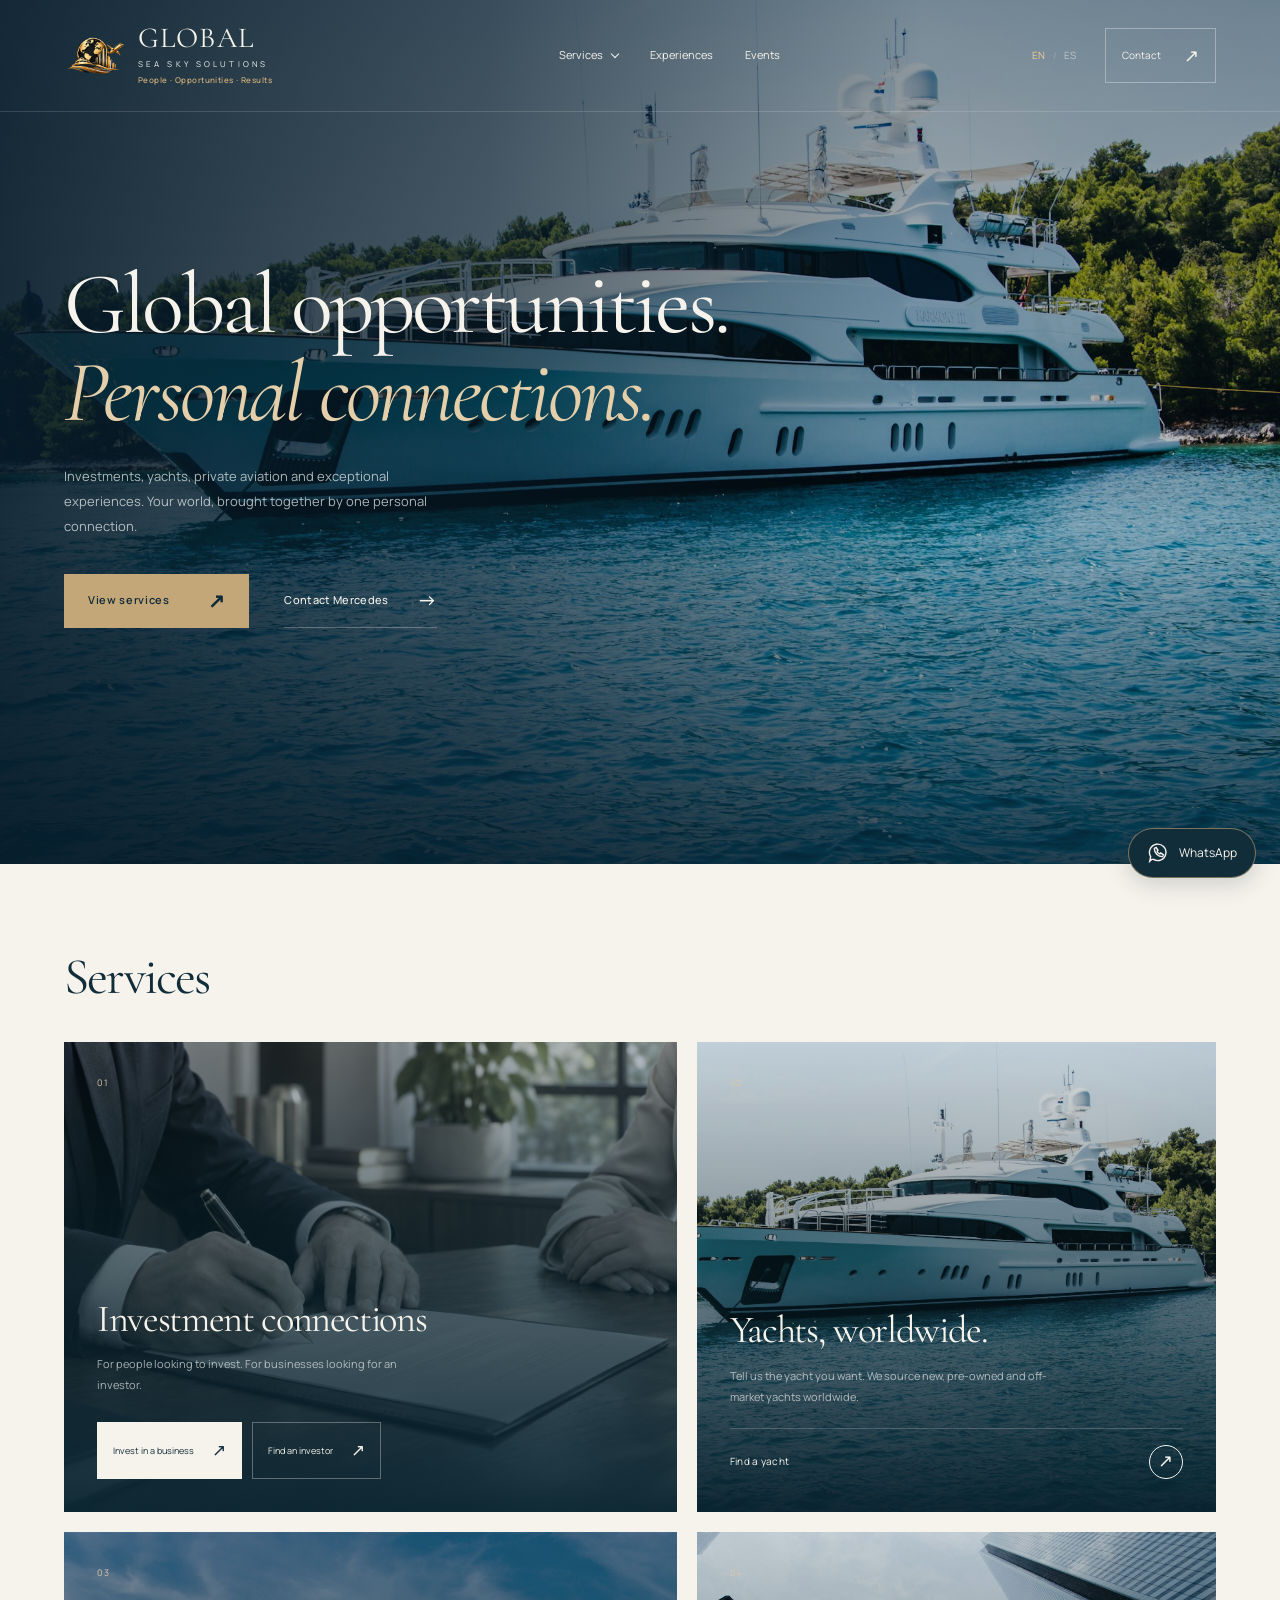
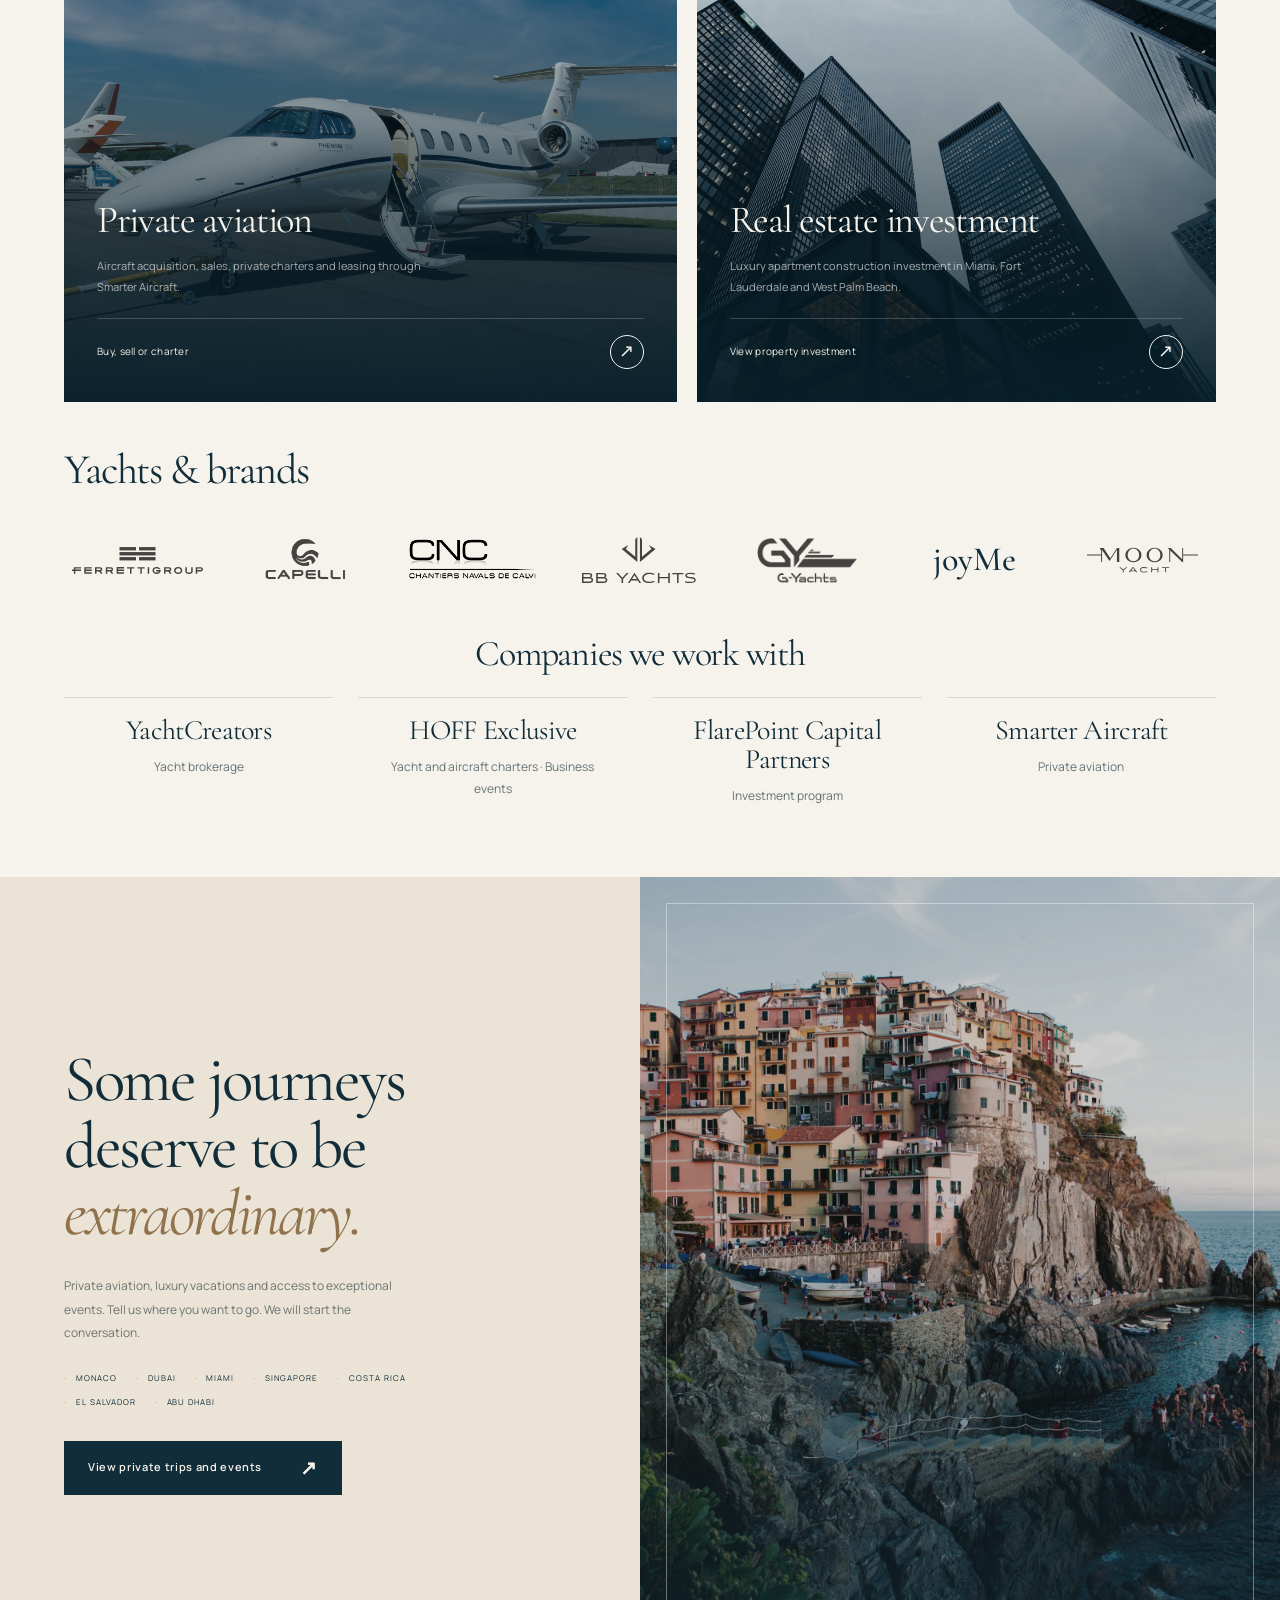
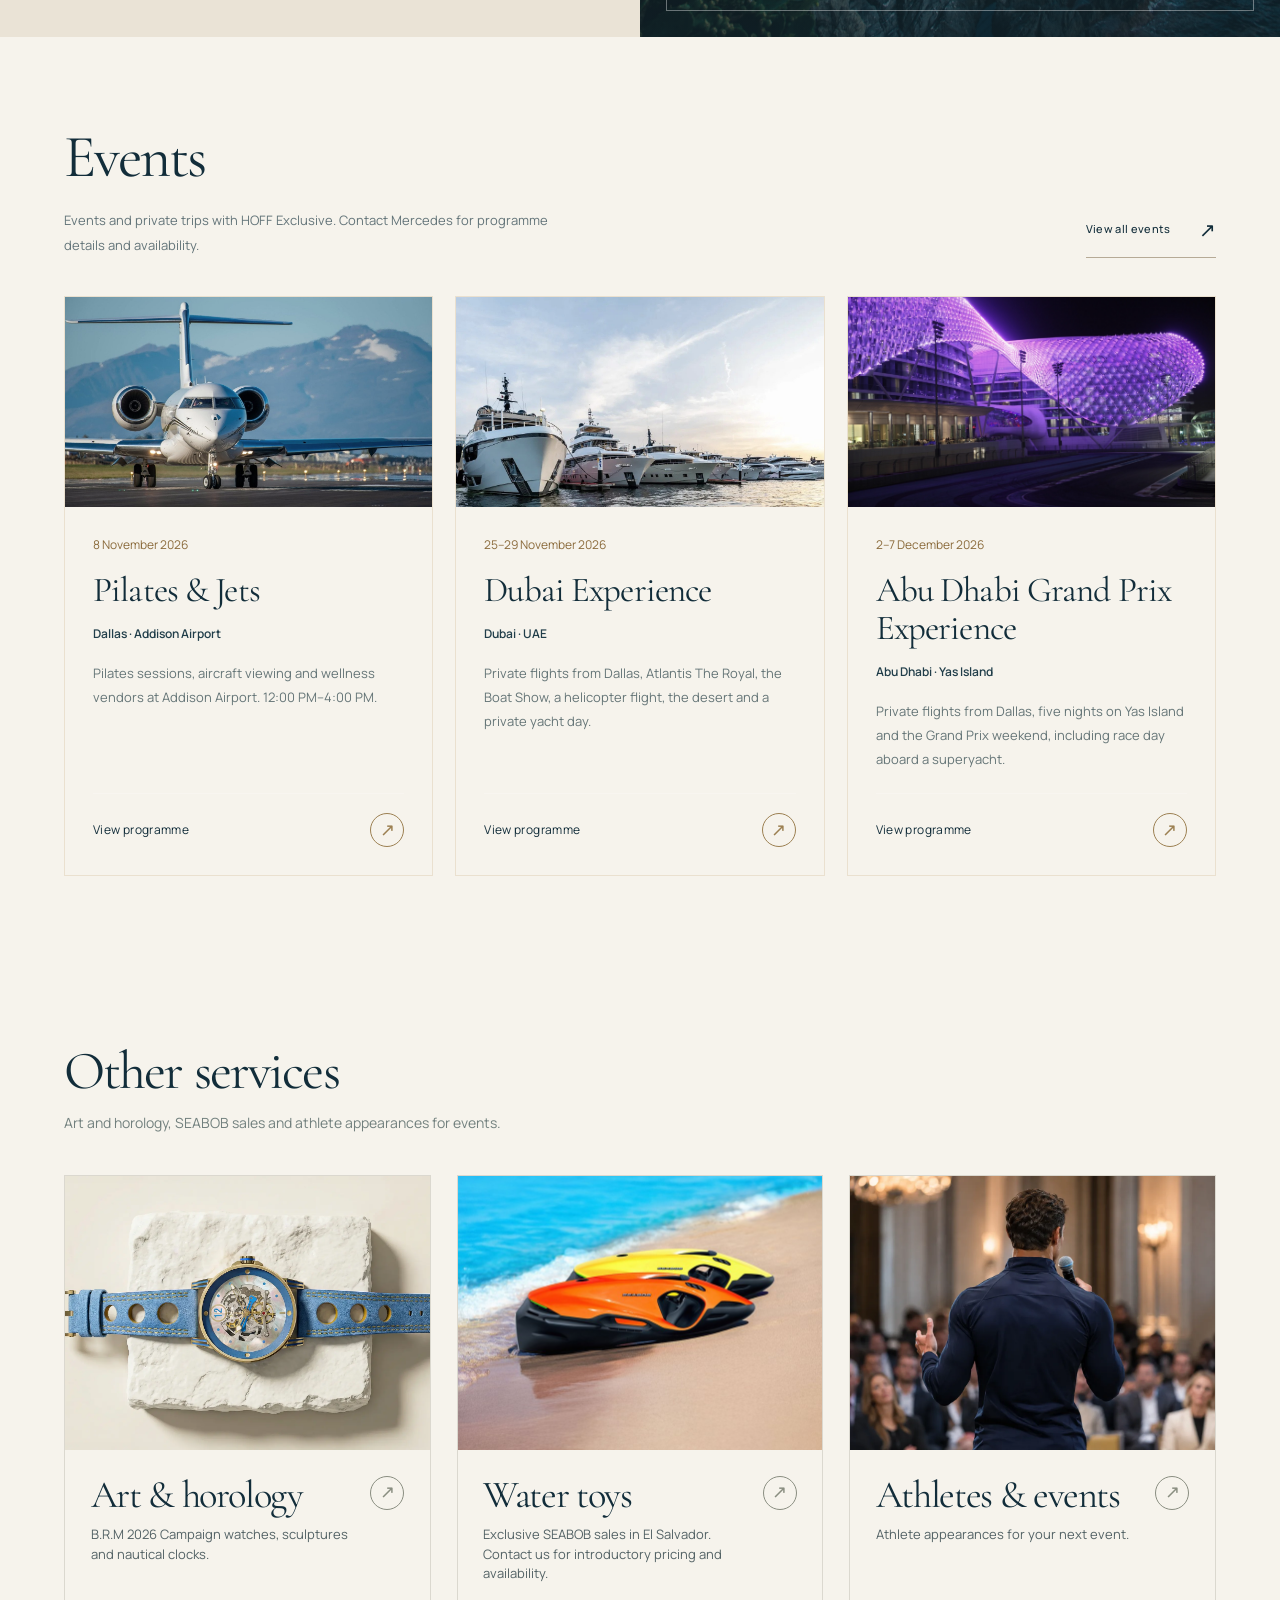
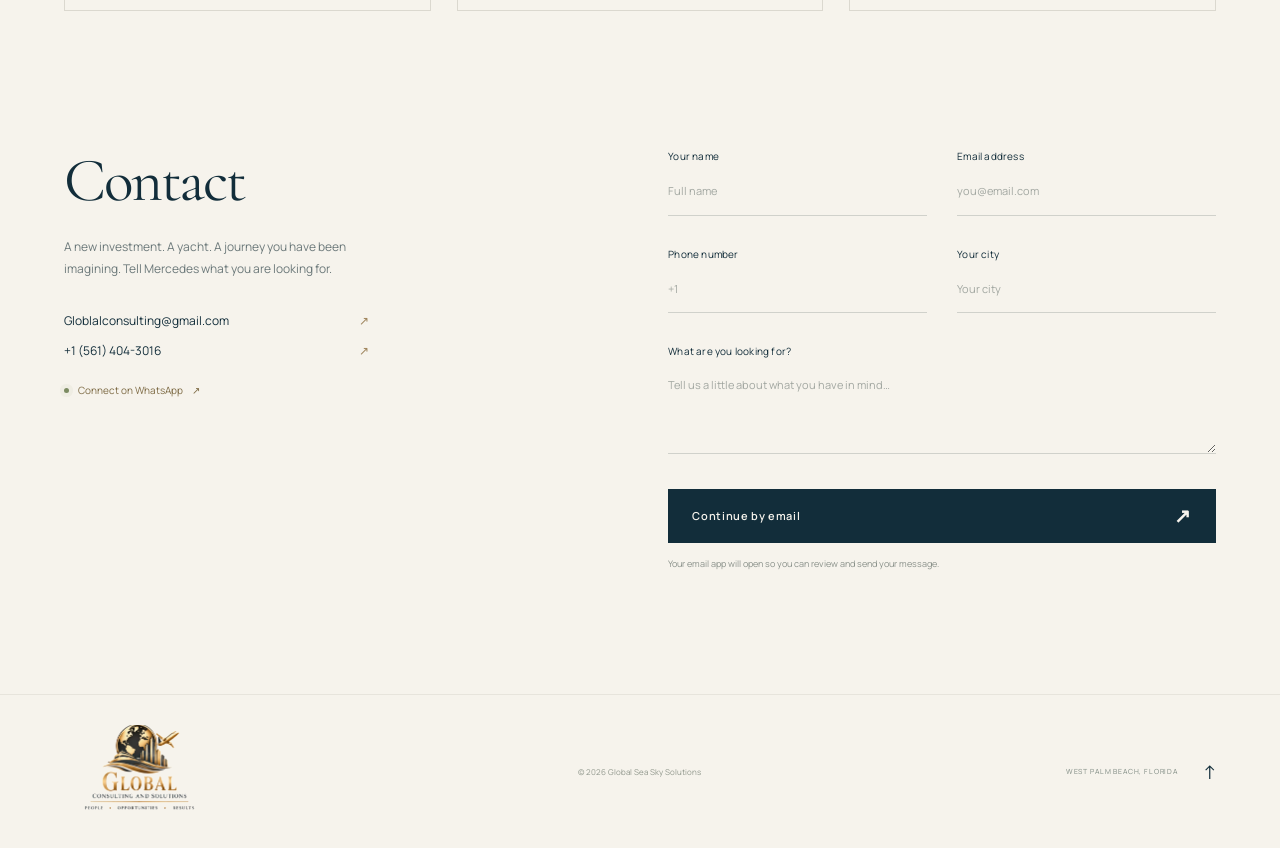
==== index.html @ 25cbc13c "Publish Global Sea Sky Solutions website" ====
<!doctype html>
<html lang="en">
<head>
  <meta charset="UTF-8">
  <meta name="viewport" content="width=device-width, initial-scale=1">
  <meta name="theme-color" content="#122d3a">
  <meta name="description" content="Global Sea Sky Solutions connects your ambitions with investment opportunities, yachts, private aviation and exceptional journeys. Based in West Palm Beach, Florida.">
  <title>Global Sea Sky Solutions — A Personal Connection to a Wider World</title>
  <link rel="icon" type="image/png" href="/global-symbol-gold.png">
  <link rel="preload" as="image" href="/yacht.jpg">
  <link rel="stylesheet" href="/fonts.css">
  <link rel="stylesheet" href="/styles.css?v=20261112-4">
  <script src="/app.js?v=20261112-6" defer></script>
</head>
<body>
<a class="skip-link" href="#main" data-i18n="skip">Skip to content</a>
<header class="header" id="header">
  <a class="wordmark" href="/" aria-label="Global Sea Sky Solutions home">
    <img class="brand-symbol" src="/global-symbol-gold.png" alt="" aria-hidden="true" width="62" height="52" decoding="async">
    <span class="brand-lockup">GLOBAL<small>SEA SKY SOLUTIONS</small><span class="brand-tagline">People · Opportunities · Results</span></span>
  </a>
  <nav class="desktop-nav" aria-label="Main navigation"><details class="services-menu"><summary data-i18n="navExpertise">Services</summary><div class="services-dropdown"><a href="/services/investments/" data-i18n="menu_invest">Investment connections</a><a href="/services/yachts/" data-i18n="menu_yachts">Yacht sales</a><a href="/services/private-aviation/" data-i18n="menu_aviation">Private aviation</a><a href="/services/real-estate/" data-i18n="menu_realestate">Real estate investment</a><a href="/services/private-travel/" data-i18n="menu_experiences">Private travel and events</a><a href="/services/art-horology/" data-i18n="menu_art">Art and horology</a><a href="/services/seabob/" data-i18n="menu_watertoys">SEABOB sales</a><a href="/services/athletes/" data-i18n="menu_athletes">Athletes for events</a><a class="all-services" href="/services/" data-i18n="allServices">All services</a></div></details><a href="/services/private-travel/" data-i18n="navExperiences">Experiences</a><a href="/events/" data-i18n="navEvents">Events</a></nav>
  <div class="header-actions">
    <div class="language" aria-label="Language"><button class="active" data-lang="en" aria-pressed="true">EN</button><span>/</span><button data-lang="es" aria-pressed="false">ES</button></div>
    <a class="header-contact" href="/contact/"><span data-i18n="navContact">Contact</span><span aria-hidden="true">↗</span></a>
    <button class="menu-toggle" id="menu-toggle" aria-expanded="false" aria-controls="mobile-nav" aria-label="Open menu"><span></span><span></span></button>
  </div>
</header>
<nav class="mobile-nav" id="mobile-nav" aria-label="Mobile navigation" hidden><a href="/services/" data-i18n="navExpertise">Services</a><a href="/events/" data-i18n="navEvents">Events</a><a href="/contact/" data-i18n="navContact">Contact</a></nav>
<main id="main">
  <section class="hero" id="home" aria-labelledby="hero-title">
    <div class="hero-photo" aria-hidden="true"></div><div class="hero-shade" aria-hidden="true"></div>
    <div class="hero-content">
      <h1 id="hero-title"><span data-i18n="heroTitle">Global opportunities.</span><em data-i18n="heroItalic">Personal connections.</em></h1>
      <p class="hero-description" data-i18n="heroDescription">Investments, yachts, private aviation and exceptional experiences. Your world, brought together by one personal connection.</p>
      <div class="hero-buttons"><a class="button button-gold" href="#expertise"><span data-i18n="heroButton">View services</span><span aria-hidden="true">↗</span></a><a class="text-link light" href="/contact/"><span data-i18n="heroContact">Contact Mercedes</span><span aria-hidden="true">→</span></a></div>
    </div>
  </section>


  <section class="expertise section-wrap" id="expertise" aria-labelledby="expertise-title">
    <div class="section-heading reveal"><div><h2 id="expertise-title" data-i18n="expertiseTitle">Services</h2></div></div>
    <div class="service-grid">
      <article class="service-card investment-card reveal">
        <img src="/investment-signing.png" loading="lazy" width="1500" height="1001" alt="Illustrative photo of an agreement being signed" data-alt="investmentAlt">
        <div class="card-shade"></div><div class="service-content"><span class="card-index"><span class="card-number">01</span></span><h3><a href="/services/investments/" data-i18n="investmentsTitle">Investment connections</a></h3><p data-i18n="investmentsDescription">For people looking to invest. For businesses looking for an investor.</p><div class="investment-actions"><a href="/services/investments/?interest=invest" class="small-button"><span data-i18n="investAction">Invest in a business</span><span aria-hidden="true">↗</span></a><a href="/services/investments/?interest=capital" class="small-button outlined"><span data-i18n="capitalAction">Find an investor</span><span aria-hidden="true">↗</span></a></div></div>
      </article>
      <article class="service-card yacht-card reveal">
        <img src="/yacht.jpg" loading="lazy" width="2000" height="1333" alt="White motor yacht on Mediterranean waters" data-alt="yachtAlt"><div class="card-shade"></div><div class="service-content"><span class="card-index"><span class="card-number">02</span></span><h3 data-i18n="yachtsTitle">Yachts, worldwide.</h3><p data-i18n="yachtsDescription">Tell us the yacht you want. We source new, pre-owned and off-market yachts worldwide.</p><a class="card-link home-service-cta" href="/services/yachts/"><span data-i18n="yachtAction">Find a yacht</span><span aria-hidden="true" class="round-arrow">↗</span></a></div>
      </article>
      <article class="service-card aviation-card reveal" id="aircraft-card">
        <img src="/aviation.jpg" loading="lazy" width="1500" height="1000" alt="Private business aircraft on the runway" data-alt="aviationAlt"><div class="card-shade"></div><div class="service-content"><span class="card-index"><span class="card-number">03</span></span><h3 data-i18n="aviationTitle">Private aviation</h3><p data-i18n="aviationDescription">Aircraft acquisition, sales, private charters and leasing through Smarter Aircraft.</p><a class="card-link home-service-cta" href="/services/private-aviation/"><span data-i18n="aviationAction">Buy, sell or charter</span><span aria-hidden="true" class="round-arrow">↗</span></a></div>
      </article>
      <article class="service-card realestate-card reveal">
        <img src="/investment.jpg" loading="lazy" width="1800" height="1376" alt="Modern architecture reaching into the sky" data-alt="estateAlt"><div class="card-shade"></div><div class="service-content"><span class="card-index"><span class="card-number">04</span></span><h3 data-i18n="estateTitle">Real estate investment</h3><p data-i18n="estateDescription">Luxury apartment construction investment in Miami, Fort Lauderdale and West Palm Beach.</p><a class="card-link home-service-cta" href="/services/real-estate/"><span data-i18n="estateAction">View property investment</span><span aria-hidden="true" class="round-arrow">↗</span></a></div>
      </article>
    </div>
  </section>

<section class="brands-section section-wrap" id="yacht-brands" aria-labelledby="brands-title"><div class="brands-heading"><h2 id="brands-title" data-i18n="brandsTitle">Yachts &amp; brands</h2></div><div class="brand-grid"><button class="brand-tile featured" data-intent="brand-ferretti" aria-label="Ferretti Group"><img class="brand-logo dark" src="/ferretti.svg" loading="lazy" alt="Ferretti Group"></button><button class="brand-tile " data-intent="brand-capelli" aria-label="Capelli"><img class="brand-logo " src="/capelli.png" loading="lazy" alt="Capelli"></button><button class="brand-tile " data-intent="brand-cncalvi" aria-label="Chantiers Navals de Calvi"><img class="brand-logo " src="/cncalvi.png" loading="lazy" alt="Chantiers Navals de Calvi"></button><button class="brand-tile " data-intent="brand-bb" aria-label="BB Yachts"><img class="brand-logo " src="/bb.svg" loading="lazy" alt="BB Yachts"></button><button class="brand-tile " data-intent="brand-g-yachts" aria-label="G-Yachts"><img class="brand-logo " src="/g-yachts.png" loading="lazy" alt="G-Yachts"></button><button class="brand-tile " data-intent="brand-joyme" aria-label="joyMe"><span class="brand-name">joyMe</span></button><a class="brand-tile " href="/services/yachts/#moon70-sail" aria-label="Moon Yacht · Moon 70 Sail"><img class="brand-logo " src="/moon.svg" loading="lazy" alt="Moon Yacht"></a></div><div class="associations"><h2 data-i18n="associationsTitle">Companies we work with</h2><div class="association-grid"><article><h3>YachtCreators</h3><p data-i18n="yachtcreatorsRole">Yacht brokerage</p></article><article><h3>HOFF Exclusive</h3><p data-i18n="hoffRole">Yacht and aircraft charters · Business events</p></article><article><h3>FlarePoint Capital Partners</h3><p data-i18n="flarepointRole">Investment program</p></article><article><h3>Smarter Aircraft</h3><p data-i18n="smarterRole">Private aviation</p></article></div></div></section>

  <section class="experiences" id="experiences" aria-labelledby="experience-title">
    <div class="experience-copy reveal"><h2 id="experience-title" data-i18n="experienceTitle">Some journeys<br>deserve to be<br><em>extraordinary.</em></h2><p data-i18n="experienceDescription">Private aviation, luxury vacations and access to exceptional events. Tell us where you want to go. We will start the conversation.</p><div class="destination-tags" aria-label="Destinations"><span>MONACO</span><span>DUBAI</span><span>MIAMI</span><span>SINGAPORE</span><span>COSTA RICA</span><span>EL SALVADOR</span><span>ABU DHABI</span></div><a class="button button-dark" href="/services/private-travel/"><span data-i18n="experienceAction">View private trips and events</span><span aria-hidden="true">↗</span></a></div>
    <div class="experience-photo"><img src="/coast.jpg" loading="lazy" width="1279" height="1927" alt="Coastal village overlooking the Mediterranean" data-alt="experienceAlt"><div class="experience-frame" aria-hidden="true"></div></div>
  </section>

<section class="events-section section-wrap" id="events" aria-labelledby="events-title"><div class="events-heading"><div><h2 id="events-title" data-i18n="eventsHeading">Events</h2><p data-i18n="eventsDescription">Events and private trips with HOFF Exclusive. Contact Mercedes for programme details and availability.</p></div><a class="text-link" href="/events/"><span data-i18n="allEvents">View all events</span><span aria-hidden="true">↗</span></a></div><div class="event-grid"><article class="event-card reveal" id="pilates-jets-dallas"><img class="event-image" src="/dallas-private-jet-service.jpg" loading="lazy" alt="Private aircraft on a runway" data-alt="eventDallasAlt"><div class="event-copy"><time datetime="2026-11-08" data-i18n="eventDallasDate">8 November 2026</time><h3>Pilates & Jets</h3><p class="event-place">Dallas · Addison Airport</p><p data-i18n="eventDallasSummary">Pilates sessions, aircraft viewing and wellness vendors at Addison Airport. 12:00 PM–4:00 PM.</p><a class="card-link" href="/events/pilates-jets-dallas/"><span data-i18n="eventDetails">View programme</span><span class="round-arrow" aria-hidden="true">↗</span></a></div></article><article class="event-card reveal" id="dubai-experience"><img class="event-image" src="/event-dubai.jpg" loading="lazy" alt="Yachts at Dubai Harbour" data-alt="eventDubaiAlt"><div class="event-copy"><time datetime="2026-11-25" data-i18n="eventDubaiDate">25–29 November 2026</time><h3>Dubai Experience</h3><p class="event-place">Dubai · UAE</p><p data-i18n="eventDubaiSummary">Private flights from Dallas, Atlantis The Royal, the Boat Show, a helicopter flight, the desert and a private yacht day.</p><a class="card-link" href="/events/dubai-experience/"><span data-i18n="eventDetails">View programme</span><span class="round-arrow" aria-hidden="true">↗</span></a></div></article><article class="event-card reveal" id="abu-dhabi-grand-prix"><img class="event-image" src="/event-abu-dhabi.jpg" loading="lazy" alt="Yas Marina Circuit illuminated at night" data-alt="eventAbuDhabiAlt"><div class="event-copy"><time datetime="2026-12-02" data-i18n="eventAbuDhabiDate">2–7 December 2026</time><h3>Abu Dhabi Grand Prix Experience</h3><p class="event-place">Abu Dhabi · Yas Island</p><p data-i18n="eventAbuDhabiSummary">Private flights from Dallas, five nights on Yas Island and the Grand Prix weekend, including race day aboard a superyacht.</p><a class="card-link" href="/events/abu-dhabi-grand-prix/"><span data-i18n="eventDetails">View programme</span><span class="round-arrow" aria-hidden="true">↗</span></a></div></article></div></section>

  <section class="further section-wrap further-showcase" id="other-services" aria-labelledby="further-title">
    <div class="further-intro"><h2 id="further-title" data-i18n="furtherTitle">Other services</h2><p data-i18n="furtherDescription">Art and horology, SEABOB sales and athlete appearances for events.</p></div>
    <div class="further-list">
      <a class="further-item" href="/services/art-horology/"><img class="further-thumb" src="/brm-2026-campaign-cover.webp" alt="" width="1900" height="1069" loading="lazy" decoding="async"><div class="further-card-copy"><div><h3 data-i18n="artTitle">Art & horology</h3><p data-i18n="artDescription">B.R.M 2026 Campaign watches, sculptures and nautical clocks.</p></div><span class="round-arrow" aria-hidden="true">↗</span></div></a>
      <a class="further-item" href="/services/seabob/"><img class="further-thumb" src="/seabob.jpg" alt="" width="732" height="1200" loading="lazy" decoding="async"><div class="further-card-copy"><div><h3 data-i18n="waterTitle">Water toys</h3><p data-i18n="waterDescription">Exclusive SEABOB sales in El Salvador. Contact us for introductory pricing and availability.</p></div><span class="round-arrow" aria-hidden="true">↗</span></div></a>
      <a class="further-item" href="/services/athletes/"><img class="further-thumb" src="/athlete-event-card.webp" alt="" width="1000" height="750" loading="lazy" decoding="async"><div class="further-card-copy"><div><h3 data-i18n="athleteTitle">Athletes & events</h3><p data-i18n="athleteDescription">Athlete appearances for your next event.</p></div><span class="round-arrow" aria-hidden="true">↗</span></div></a>
    </div>
  </section>


  <section class="contact section-wrap" id="contact" aria-labelledby="contact-title">
    <div class="contact-copy reveal"><h2 id="contact-title" data-i18n="contactTitle">Contact</h2><p data-i18n="contactDescription">A new investment. A yacht. A journey you have been imagining. Tell Mercedes what you are looking for.</p><a class="contact-detail" href="mailto:Globlalconsulting@gmail.com">Globlalconsulting@gmail.com<span aria-hidden="true">↗</span></a><a class="contact-detail" href="tel:+15614043016">+1 (561) 404-3016<span aria-hidden="true">↗</span></a><a class="whatsapp-link" href="https://wa.me/15614043016" target="_blank" rel="noopener"><span class="status-dot"></span><span data-i18n="whatsapp">Connect on WhatsApp</span><span aria-hidden="true">↗</span></a></div>
    <form class="contact-form reveal" id="contact-form"><p class="interest-line" id="interest-line" hidden><span data-i18n="interestLabel">Your interest:</span> <strong id="interest-name"></strong><button type="button" id="clear-interest" aria-label="Clear selected interest">×</button></p><input type="hidden" name="interest" id="interest"><div class="form-row"><label><span data-i18n="nameLabel">Your name</span><input id="name" name="name" autocomplete="name" required placeholder="Full name" data-placeholder="namePlaceholder"></label><label><span data-i18n="emailLabel">Email address</span><input name="email" type="email" autocomplete="email" required placeholder="you@email.com"></label></div><div class="form-row"><label><span data-i18n="phoneLabel">Phone number</span><input name="phone" type="tel" autocomplete="tel" required placeholder="+1"></label><label><span data-i18n="cityLabel">Your city</span><input name="city" autocomplete="address-level2" required placeholder="City, country" data-placeholder="cityPlaceholder"></label></div><label><span data-i18n="messageLabel">What are you looking for?</span><textarea id="message" name="message" rows="3" required placeholder="Tell us a little about what you have in mind…" data-placeholder="messagePlaceholder"></textarea></label><button class="button button-dark form-submit" type="submit"><span data-i18n="submit">Continue by email</span><span aria-hidden="true">↗</span></button><p class="form-note" data-i18n="formNote">Your email app will open so you can review and send your message.</p><p class="form-status" id="form-status" role="status"></p></form>
  </section>
</main>
<footer class="footer"><a class="footer-brand" href="/contact/" aria-label="Global Consulting and Solutions"><img class="full-brand-logo" src="/global-consulting-logo.jpg" alt="Global Consulting and Solutions — People, Opportunities, Results" width="1206" height="742" loading="lazy" decoding="async"></a><p>© 2026 Global Sea Sky Solutions</p><div><span data-i18n="footerLocation">WEST PALM BEACH, FLORIDA</span><a href="#home" aria-label="Back to top">↑</a></div></footer>
<dialog class="service-dialog" id="service-dialog" aria-labelledby="dialog-title"><button class="dialog-close" id="dialog-close" aria-label="Close details">×</button><div class="dialog-photo" id="dialog-photo"></div><div class="dialog-content"><h2 id="dialog-title"></h2><p id="dialog-description"></p><ul id="dialog-points"></ul><button class="button button-dark" id="dialog-contact"><span data-i18n="dialogAction">Discuss your interest</span><span aria-hidden="true">↗</span></button></div></dialog>
<a class="floating-contact" href="https://wa.me/15614043016" target="_blank" rel="noopener" aria-label="WhatsApp Mercedes Pilla"><svg viewBox="0 0 24 24" aria-hidden="true"><path d="M5 19l-2 2 1-5a9 9 0 1 1 3 3Z"/><path d="M8 7c0 5 4 9 9 9l1-2-3-2-1 1c-2-1-3-2-3-3l1-1-2-3Z"/></svg><span>WhatsApp</span></a></body>
</html>
---- fonts.css ----
@font-face {
  font-family: 'Cormorant Garamond';
  font-style: italic;
  font-weight: 400;
  font-display: swap;
  src: url(./font-0.ttf) format('truetype');
}
@font-face {
  font-family: 'Cormorant Garamond';
  font-style: normal;
  font-weight: 400;
  font-display: swap;
  src: url(./font-1.ttf) format('truetype');
}
@font-face {
  font-family: 'Cormorant Garamond';
  font-style: normal;
  font-weight: 500;
  font-display: swap;
  src: url(./font-2.ttf) format('truetype');
}
@font-face {
  font-family: 'Manrope';
  font-style: normal;
  font-weight: 400;
  font-display: swap;
  src: url(./font-3.ttf) format('truetype');
}
@font-face {
  font-family: 'Manrope';
  font-style: normal;
  font-weight: 500;
  font-display: swap;
  src: url(./font-4.ttf) format('truetype');
}
@font-face {
  font-family: 'Manrope';
  font-style: normal;
  font-weight: 600;
  font-display: swap;
  src: url(./font-5.ttf) format('truetype');
}
---- styles.css ----
/* Original approved concept: source 59933a0; Cormorant Garamond + Manrope. */
:root{--ink:#122d3a;--deep:#0b202c;--cream:#f6f3ec;--sand:#eae3d6;--gold:#c4a779;--muted:#6d797b;--serif:'Cormorant Garamond',Georgia,serif;--sans:Manrope,Arial,sans-serif;--gutter:clamp(24px,5vw,88px)}
*{box-sizing:border-box}html{scroll-behavior:smooth;scroll-padding-top:95px}body{margin:0;background:var(--cream);color:var(--ink);font-family:var(--sans);font-size:14px;line-height:1.7;-webkit-font-smoothing:antialiased}button,input,textarea{font:inherit}button,a{-webkit-tap-highlight-color:transparent}a{color:inherit;text-decoration:none}button{cursor:pointer}button:disabled{cursor:default}button:focus-visible,a:focus-visible,input:focus-visible,textarea:focus-visible{outline:2px solid var(--gold);outline-offset:5px}button{border:0}img{display:block;width:100%;height:100%;object-fit:cover}h1,h2,h3,p{margin:0}h1,h2,h3{font-family:var(--serif);font-weight:400;line-height:1.03;letter-spacing:-.035em}h2{font-size:clamp(44px,4.4vw,72px)}h2 em,h1 em{font-weight:400}h3{font-size:clamp(34px,3vw,49px)}::selection{background:var(--gold);color:var(--deep)}[hidden]{display:none!important}.section-wrap{padding-inline:var(--gutter);max-width:1800px;margin-inline:auto}.eyebrow{font-size:10px;font-weight:600;letter-spacing:.22em;line-height:1.7;text-transform:uppercase;color:#8b7049}.eyebrow.light{color:#ddc69f}.small-line{width:34px;height:1px;background:currentColor;display:inline-block;margin-right:15px;vertical-align:middle}.button{display:inline-flex;align-items:center;justify-content:space-between;gap:38px;min-height:54px;padding:16px 24px;font-size:11px;letter-spacing:.06em;font-weight:600;transition:background .3s,transform .3s}.button>span:last-child{font-size:20px;line-height:1}.button:hover{transform:translateY(-2px)}.button-gold{background:var(--gold);color:#102b38}.button-gold:hover{background:#d7bc8e}.button-dark{background:var(--ink);color:var(--cream)}.button-dark:hover{background:#294957}.text-link{display:inline-flex;align-items:center;gap:28px;font-size:11px;font-weight:500;letter-spacing:.03em;padding:10px 0;border-bottom:1px solid #b6aa96;transition:gap .3s}.text-link.light{color:var(--cream);border-color:#ffffff45}.text-link:hover{gap:40px}.text-link span:last-child{font-size:20px}.skip-link{position:fixed;top:10px;left:10px;z-index:100;background:var(--cream);padding:8px 20px;transform:translateY(-150%)}.skip-link:focus{transform:none}
.header{position:absolute;inset:0 0 auto;height:112px;padding:0 var(--gutter);display:flex;justify-content:space-between;align-items:center;z-index:30;color:var(--cream);border-bottom:1px solid #ffffff25;transition:background .3s,height .3s}.header.scrolled{position:fixed;height:78px;background:#102b38f5;backdrop-filter:blur(16px);box-shadow:0 4px 25px #0b202c15}.wordmark{display:flex;align-items:center;gap:12px}.brand-mark{width:45px;height:45px;fill:none;stroke:var(--gold);stroke-width:.7}.brand-mark .orbit{stroke-width:1.6}.wordmark>span{font-family:var(--serif);font-size:29px;line-height:.85;letter-spacing:.04em}.wordmark small{display:block;font-family:var(--sans);font-size:8px;letter-spacing:.39em;margin-top:10px}.desktop-nav{display:flex;gap:32px;align-items:center;margin-left:36px}.desktop-nav a{font-size:11px;position:relative}.desktop-nav a:after{content:'';position:absolute;bottom:-8px;left:0;width:0;height:1px;background:var(--gold);transition:width .3s}.desktop-nav a:hover:after{width:100%}.header-actions{display:flex;align-items:center;gap:28px}.language{display:flex;gap:7px;align-items:center;font-size:9px}.language button{background:none;padding:6px 1px;color:#ffffff80;font-size:10px}.language .active{color:#edcf9b}.language span{color:#ffffff45}.header-contact{display:flex;align-items:center;gap:23px;border:1px solid #ffffff55;padding:11px 16px;font-size:10px;transition:background .3s}.header-contact:hover{background:#ffffff15}.header-contact>span:last-child{font-size:18px}.menu-toggle{display:none;background:none;width:30px;height:40px;padding:8px 2px}.menu-toggle span{display:block;height:1px;background:var(--cream);margin:7px 0;transition:transform .3s}.mobile-nav{position:fixed;top:78px;left:0;right:0;z-index:29;background:var(--ink);padding:25px var(--gutter) 35px;box-shadow:0 15px 30px #0003}.mobile-nav a{display:block;color:var(--cream);font-family:var(--serif);font-size:30px;border-bottom:1px solid #ffffff20;padding:12px 0}
.hero{min-height:760px;height:96svh;max-height:1050px;position:relative;overflow:hidden;background:var(--deep);color:var(--cream);display:flex;align-items:center}.hero-photo{position:absolute;inset:0;background:url('yacht.jpg') center 48%/cover;animation:hero-drift 24s ease-in-out infinite alternate;transform:scale(1.06)}.hero-shade{position:absolute;inset:0;background:linear-gradient(90deg,#061b29e8 0%,#061b29a8 38%,#061b2940 72%,#061b2945),linear-gradient(0deg,#061b29ba 0%,transparent 38%,#061b2950 100%)}.hero-content{position:relative;padding:140px var(--gutter) 115px;width:100%;z-index:1}.hero h1{font-size:clamp(66px,6.8vw,116px);max-width:1100px;line-height:1.02;margin:0 0 26px;animation:rise-in 1s .12s both}.hero h1 span,.hero h1 em{display:block}.hero h1 em{color:#e4cfaa}.hero-description{max-width:405px;font-size:13px;line-height:1.9;color:#ebefedba;animation:rise-in 1s .25s both}.hero-buttons{display:flex;align-items:center;gap:35px;margin-top:35px;animation:rise-in 1s .4s both}.hero-bottom{position:absolute;bottom:34px;left:var(--gutter);right:var(--gutter);display:flex;justify-content:space-between;align-items:center;z-index:1}.scroll-cue{display:flex;align-items:center;gap:15px;font-size:8px;letter-spacing:.2em}.scroll-stroke{position:relative;width:1px;height:40px;background:#ffffff30;overflow:hidden}.scroll-stroke:after{content:'';position:absolute;width:100%;height:50%;background:var(--gold);animation:scroll-drop 2.5s infinite}.hero-caption{display:flex;align-items:center;gap:20px;font-size:9px;letter-spacing:.06em;color:#ffffffb0}.hero-caption>span:last-child{font-size:8px;letter-spacing:.15em}.caption-rule{width:40px;height:1px;background:#ffffff50}
.intro{padding-block:105px 110px}.intro-copy{max-width:820px}.intro-copy h2{font-size:clamp(43px,4.4vw,70px)}.intro-copy p{margin-top:28px;max-width:575px;font-size:13px;line-height:1.95;color:#657275}.expertise{padding-bottom:0}.section-heading{display:flex;align-items:end;justify-content:space-between;margin-bottom:38px;gap:30px}.section-heading h2{margin-top:15px;font-size:clamp(43px,4vw,65px)}.section-aside{font-size:11px;line-height:1.9;color:#76817f;max-width:260px}.service-grid{display:grid;grid-template-columns:1.18fr 1fr;gap:20px}.service-card{position:relative;overflow:hidden;color:var(--cream);min-height:470px;background:#254451}.service-card img{position:absolute;inset:0;transition:transform 1.4s cubic-bezier(.2,.65,.3,1);filter:saturate(.65)}.service-card:hover img{transform:scale(1.045)}.card-shade{position:absolute;inset:0;background:linear-gradient(0deg,#071f2af2 0%,#071f2a70 60%,#071f2a25 100%)}.investment-card img{object-position:40% 50%;filter:saturate(.3)}.investment-card .card-shade{background:linear-gradient(0deg,#0b2632f7 0%,#0b26328a 70%,#0b26324a)}.yacht-card img{object-position:60% 50%}.realestate-card img{object-position:90% 80%;transform:scale(1.15)}.realestate-card:hover img{transform:scale(1.19)}.service-content{position:absolute;inset:0;padding:33px;display:flex;flex-direction:column;justify-content:end}.card-index{font-size:9px;letter-spacing:.17em;color:#dac8aa;margin-bottom:auto}.service-content h3{margin-top:100px}.service-content p{font-size:11px;line-height:1.9;color:#e3e8e7b8;max-width:330px;margin-top:15px}.investment-actions{display:flex;gap:10px;flex-wrap:wrap;margin-top:26px}.small-button{display:flex;gap:18px;align-items:center;justify-content:space-between;padding:13px 15px;background:var(--cream);color:var(--ink);font-size:9px;min-height:42px;border:1px solid var(--cream);transition:background .3s}.small-button.outlined{background:transparent;color:var(--cream);border-color:#ffffff50}.small-button:hover{background:var(--gold);border-color:var(--gold);color:var(--ink)}.small-button>span:last-child{font-size:17px}.card-link{display:flex;width:100%;align-items:center;justify-content:space-between;background:none;color:var(--cream);margin-top:20px;padding:16px 0 0;border-top:1px solid #ffffff30;font-size:10px;letter-spacing:.03em}.round-arrow{width:34px;height:34px;border:1px solid currentColor;border-radius:50%;display:grid;place-items:center;font-family:Arial,sans-serif;font-size:18px;transition:background .3s,transform .3s}.card-link:hover .round-arrow,.further-item:hover .round-arrow{background:var(--gold);color:var(--ink);border-color:var(--gold);transform:rotate(45deg)}.yacht-connections{display:flex;align-items:center;justify-content:space-between;gap:30px;padding:44px 0 50px}.yacht-connections>.eyebrow{font-size:8px;color:#8d958f}.connection-names{display:flex;justify-content:space-around;align-items:center;gap:70px;color:#41555d}.hoff{font-size:25px;letter-spacing:.13em;line-height:.8;font-weight:500;text-align:center}.hoff span{display:block;font-size:7px;letter-spacing:.25em;margin-top:9px}.bb{font-family:var(--serif);font-size:35px;font-weight:500}.bb span{font-family:var(--sans);font-size:9px;letter-spacing:.18em;margin-left:4px}.moon{font-size:24px;font-weight:400;letter-spacing:.15em}.moon span{font-size:7px;letter-spacing:.2em;display:block;text-align:right}
.experiences{display:grid;grid-template-columns:1fr 1fr;min-height:760px;background:var(--sand);position:relative;margin-top:15px}.experience-copy{padding:100px var(--gutter);padding-right:9vw;display:flex;flex-direction:column;align-items:start;justify-content:center}.experience-copy h2{margin:27px 0;font-size:clamp(53px,5.1vw,83px)}.experience-copy h2 em{color:#90734d}.experience-copy>p:not(.eyebrow){font-size:12px;color:#6b7470;line-height:1.95;max-width:345px}.destination-tags{display:flex;flex-wrap:wrap;gap:10px 19px;margin:27px 0 32px;max-width:360px}.destination-tags span{font-size:8px;letter-spacing:.12em;position:relative}.destination-tags span:before{content:'·';margin-right:9px;color:#987b50}.experience-photo{position:relative;min-height:650px;overflow:hidden}.experience-photo>img{position:absolute;inset:0;filter:saturate(.55) brightness(.82);transition:transform 2s;object-position:48% 60%}.experience-photo:hover>img{transform:scale(1.03)}.experience-photo:after{content:'';position:absolute;inset:0;background:linear-gradient(0deg,#102b3885,transparent 50%)}.experience-frame{position:absolute;z-index:1;inset:26px;border:1px solid #ffffff60}.photo-caption{position:absolute;left:47px;bottom:48px;right:100px;z-index:2;color:#fff;font-size:8px;letter-spacing:.17em}.photo-badge{position:absolute;z-index:2;top:50%;left:0;transform:translate(-50%,-50%);width:138px;height:138px;background:var(--cream);color:var(--ink);border-radius:50%;display:flex;flex-direction:column;align-items:center;justify-content:center;box-shadow:0 0 0 8px #f6f3ec33;gap:2px}.photo-badge>span{font-size:7px;letter-spacing:.2em}.photo-badge i{font-family:var(--serif);font-weight:400;font-size:58px;line-height:1}
.further{display:grid;grid-template-columns:1fr 1.45fr;gap:10vw;padding-block:110px}.further-intro h2{margin-top:20px;font-size:clamp(45px,4.2vw,68px)}.further-intro>p:last-child{font-size:12px;color:#72807e;max-width:285px;margin-top:24px;line-height:1.9}.further-list{align-self:center}.further-item{display:grid;width:100%;grid-template-columns:30px 1fr 36px;gap:20px;text-align:left;align-items:center;background:none;color:var(--ink);padding:30px 0;border-top:1px solid #b9b5a970}.further-item:last-child{border-bottom:1px solid #b9b5a970}.item-number{font-size:9px;color:#a58c64;align-self:start;padding-top:9px}.further-item strong{display:block;font-family:var(--serif);font-weight:400;letter-spacing:-.03em;font-size:34px;line-height:1.2}.further-item small{display:block;font-size:10px;margin-top:9px;line-height:1.7;color:#77817b}.further-item .round-arrow{color:#8a8e81}
.mercedes{background:var(--ink);color:var(--cream);display:grid;grid-template-columns:1fr 1fr;min-height:630px;overflow:hidden}.mercedes-art{position:relative;display:flex;align-items:center;justify-content:center;min-height:590px;background:radial-gradient(ellipse at 40% 50%,#23465200,#0b202c90);overflow:hidden}.mercedes-art>span{font-family:var(--serif);font-size:250px;line-height:1;color:#cfb582cc;position:relative;z-index:1;font-style:italic}.mercedes-art>p{position:absolute;bottom:60px;font-size:8px;letter-spacing:.22em;text-align:center;line-height:1.9;color:#d7c9ad80}.orbital{position:absolute;border:1px solid #cfb58230;border-radius:50%;width:380px;height:380px}.orbital-two{width:480px;height:190px;transform:rotate(-32deg)}.orbital-three{width:190px;height:480px;transform:rotate(-32deg)}.orbital-four{width:315px;height:315px;border-style:dashed;border-color:#cfb58218;animation:orbit-spin 100s linear infinite}.orbit-dot{position:absolute;width:8px;height:8px;background:var(--gold);border-radius:50%;top:25%;left:71%;box-shadow:0 0 0 7px #cfb58212;animation:breathe 4s ease-in-out infinite}.mercedes-copy{padding:85px var(--gutter) 85px 35px;align-self:center}.mercedes-copy h2{margin:0 0 27px;font-size:clamp(49px,4.4vw,71px)}.mercedes-copy h2 em{color:#d8c5a1}.mercedes-copy>p:not(.eyebrow){font-size:12px;color:#d8e2e0b3;line-height:1.95;max-width:400px}.signature{display:flex;align-items:start;flex-direction:column;gap:7px;margin:27px 0}.signature>span{font-family:var(--serif);font-size:32px;font-style:italic}.signature small{font-size:7px;letter-spacing:.2em;color:var(--gold)}
.contact{padding-block:105px 110px;display:grid;grid-template-columns:1fr 1.12fr;gap:9vw}.contact-copy h2{margin:24px 0 23px;font-size:clamp(50px,4.8vw,77px)}.contact-copy>p:not(.eyebrow){font-size:12px;color:#6c797a;line-height:1.9;max-width:310px;margin-bottom:30px}.contact-detail{display:flex;justify-content:space-between;align-items:center;font-size:12px;max-width:305px;margin-top:9px}.contact-detail>span{color:#9f845c}.whatsapp-link{display:inline-flex;align-items:center;gap:9px;color:#7e6b45;font-size:10px;margin:21px 0}.status-dot{width:5px;height:5px;background:#7c8b62;border-radius:50%;box-shadow:0 0 0 4px #7c8b6210}.contact address{font-style:normal;font-size:10px;line-height:1.9;color:#7d8783}.contact-form{padding-top:23px;align-self:center}.form-row{display:grid;grid-template-columns:1fr 1fr;gap:30px}label{display:block;font-size:10px;letter-spacing:.02em;margin-bottom:30px}label>span{display:block;margin-bottom:8px}input:not([type=hidden]),textarea{width:100%;border:0;border-bottom:1px solid #a7ada77d;padding:8px 0 13px;background:transparent;color:var(--ink);font-size:12px;border-radius:0;transition:border-color .2s}input:focus,textarea:focus{border-bottom-color:var(--ink);outline:0}input::placeholder,textarea::placeholder{color:#a2a7a1;font-size:11px}textarea{resize:vertical;min-height:86px}.form-submit{width:100%}.form-note{font-size:9px;line-height:1.8;color:#8a918a;margin-top:13px;max-width:340px}.form-status{font-size:11px;line-height:1.8;color:#826b47;margin-top:12px}.interest-line{font-size:11px;padding:10px 15px;border:1px solid #cfb58266;margin-bottom:25px}.interest-line strong{font-weight:500}.interest-line button{float:right;background:none;font-size:18px;line-height:1.3;color:#8f7755}
.footer{padding:30px var(--gutter);border-top:1px solid #c9c5b955;display:flex;align-items:center;justify-content:space-between;gap:25px}.footer-brand{font-family:var(--serif);font-size:22px;letter-spacing:.02em}.footer-brand span{font-family:var(--sans);font-size:7px;letter-spacing:.13em;margin-left:8px}.footer>p{font-size:8px;color:#90978c}.footer>div{display:flex;align-items:center;gap:25px}.footer>div>span{font-size:7px;letter-spacing:.12em;color:#7e8a82}.footer>div>a{font-size:19px}
.service-dialog{width:min(870px,calc(100% - 40px));max-height:90svh;padding:0;border:0;color:var(--ink);background:var(--cream);box-shadow:0 30px 100px #0006;overflow:auto}.service-dialog::backdrop{background:#061b29b8;backdrop-filter:blur(7px)}.service-dialog[open]{animation:modal-in .35s both;display:grid;grid-template-columns:.9fr 1.1fr}.dialog-close{position:absolute;top:14px;right:16px;z-index:2;background:var(--cream);width:35px;height:35px;color:var(--ink);border-radius:50%;font-size:24px;line-height:1}.dialog-photo{background:var(--ink) center/cover;min-height:520px;position:relative}.dialog-photo:after{content:'';position:absolute;inset:0;background:#102b3830}.dialog-content{padding:60px 42px 45px}.dialog-content h2{font-size:45px;margin:20px 0}.dialog-content>p:not(.eyebrow){font-size:12px;line-height:1.9;color:#6c7a79}.dialog-content ul{padding:20px 0 0;list-style:none;margin:0 0 25px}.dialog-content li{font-size:10px;padding:9px 0;border-bottom:1px solid #c9c5b955}.dialog-content li:before{content:'↗';color:#a88b5c;padding-right:10px}.dialog-content .button{font-size:10px;gap:20px}.js .reveal{opacity:0;transform:translateY(28px);transition:opacity .8s ease,transform .8s cubic-bezier(.2,.6,.3,1)}.js .reveal.visible{opacity:1;transform:none}.service-grid .reveal:nth-child(even){transition-delay:.1s}
@keyframes hero-drift{from{transform:scale(1.04) translateX(0)}to{transform:scale(1.11) translateX(-1%)}}@keyframes rise-in{from{opacity:0;transform:translateY(25px)}to{opacity:1;transform:none}}@keyframes fade-in{from{opacity:0}to{opacity:1}}@keyframes scroll-drop{from{top:-50%}to{top:100%}}@keyframes orbit-spin{to{transform:rotate(360deg)}}@keyframes breathe{50%{box-shadow:0 0 0 14px #cfb58200;opacity:.6}}@keyframes modal-in{from{opacity:0;transform:translateY(15px)}to{opacity:1;transform:none}}
@media(min-width:1800px){.hero-content,.hero-bottom,.header{padding-left:calc((100vw - 1624px)/2);padding-right:calc((100vw - 1624px)/2)}.hero-bottom{left:0;right:0}.experiences,.mercedes{max-width:1800px;margin-inline:auto}}
@media(max-width:1100px){.desktop-nav{gap:19px;margin-left:0}.desktop-nav a{font-size:10px}.header-actions{gap:15px}.hero h1{font-size:8vw}.service-card{min-height:450px}.investment-actions{gap:8px}.small-button{font-size:8px;gap:9px;padding-inline:10px}.connection-names{gap:45px}.experience-copy{padding-right:7vw}.photo-badge{width:112px;height:112px}.photo-badge i{font-size:46px}.mercedes-art .orbital-one{width:300px;height:300px}.mercedes-art .orbital-two{width:390px}.mercedes-art .orbital-three{height:390px}}
@media(max-width:800px){.desktop-nav{display:none}.header{height:90px}.header-contact{font-size:9px;padding:9px 12px;gap:12px}.menu-toggle{display:block}.header-actions{gap:19px}.wordmark>span{font-size:25px}.brand-mark{width:37px;height:37px}.wordmark small{font-size:6px}.hero{height:88svh;min-height:700px;max-height:950px}.hero-content{padding-top:145px;padding-bottom:100px}.hero h1{font-size:clamp(60px,9.5vw,81px)}.hero-shade{background:linear-gradient(90deg,#061b29dc,#061b2988),linear-gradient(0deg,#061b29bb,transparent 60%)}.hero-photo{background-position:60% center}.hero-caption>span:first-child{display:none}.intro{padding-block:75px}.intro-copy h2{font-size:51px}.section-aside{display:none}.section-heading{margin-bottom:28px}.service-grid{gap:15px;grid-template-columns:1fr 1fr}.service-card{min-height:430px}.service-content{padding:24px}.service-content h3{font-size:36px}.service-content p{font-size:10px}.investment-actions{flex-direction:column;align-items:start}.small-button{font-size:9px;width:100%}.yacht-connections{padding-block:30px;flex-direction:column;gap:25px}.connection-names{width:100%;gap:25px;justify-content:space-around}.experiences{min-height:0;margin-top:20px}.experience-copy{padding-block:65px;padding-right:45px}.experience-copy h2{font-size:53px}.experience-copy>p:not(.eyebrow){font-size:11px}.destination-tags{gap:10px 12px}.destination-tags span{font-size:7px}.photo-badge{display:none}.experience-photo{min-height:650px}.experience-frame{inset:17px}.photo-caption{left:30px;bottom:30px;right:30px;font-size:7px}.experience-copy .button{font-size:9px;gap:20px;padding-inline:18px}.further{padding-block:75px;gap:7vw;grid-template-columns:.8fr 1.2fr}.further-intro h2{font-size:49px}.further-item{grid-template-columns:20px 1fr 30px;gap:10px;padding-block:25px}.further-item strong{font-size:28px}.further-item small{font-size:9px}.further-item .round-arrow{width:29px;height:29px;font-size:15px}.mercedes{grid-template-columns:.85fr 1fr;min-height:590px}.mercedes-art{min-height:590px}.mercedes-art>span{font-size:180px}.mercedes-art .orbital-one{width:235px;height:235px}.mercedes-art .orbital-two{width:320px;height:130px}.mercedes-art .orbital-three{width:130px;height:320px}.mercedes-art .orbital-four{width:200px;height:200px}.mercedes-copy{padding-block:60px;padding-left:10px}.mercedes-copy h2{font-size:50px}.mercedes-copy>p:not(.eyebrow){font-size:11px}.contact{padding-block:75px;gap:6vw;grid-template-columns:.9fr 1.1fr}.contact-copy h2{font-size:54px}.form-row{gap:20px}.contact-detail{font-size:10px}.footer{flex-wrap:wrap;padding-block:25px}.footer>p{order:3;width:100%;text-align:center}.service-dialog[open]{grid-template-columns:.7fr 1fr}.dialog-content{padding:55px 30px 35px}.dialog-photo{min-height:500px}.dialog-content h2{font-size:40px}}
@media(max-width:560px){:root{--gutter:24px}.header{height:84px}.header-contact{display:none}.header-actions{gap:18px}.wordmark{gap:9px}.hero{height:88svh;min-height:680px;max-height:850px}.hero .eyebrow{font-size:7px;letter-spacing:.17em}.small-line{width:24px;margin-right:10px}.hero h1{font-size:clamp(51px,12vw,68px);line-height:1.04;letter-spacing:-.045em;margin-block:24px}.hero-content{padding-top:145px;padding-bottom:110px}.hero-description{font-size:11px;max-width:285px;line-height:1.9}.hero-buttons{gap:23px;align-items:start;flex-direction:column;margin-top:27px}.hero-buttons .button{min-height:49px;font-size:10px;padding:13px 20px;gap:38px}.hero-buttons .text-link{font-size:10px;padding-block:0 6px;gap:26px}.hero-photo{background-position:55% 50%;animation-duration:30s}.hero-shade{background:linear-gradient(90deg,#061b29e0,#061b297a),linear-gradient(0deg,#061b29e0 0%,transparent 80%)}.hero-bottom{bottom:26px}.hero-caption{font-size:7px;gap:10px}.caption-rule{width:20px}.scroll-cue{font-size:7px;letter-spacing:.1em}.scroll-stroke{height:28px}.intro{padding-block:60px 65px}.coordinates{display:none}.intro-copy{padding-left:0}.intro-copy h2{font-size:43px}.intro-copy p{font-size:11px;line-height:1.95;margin-top:22px}.section-heading h2{font-size:41px;margin-top:13px}.section-heading .eyebrow{font-size:8px}.service-grid{grid-template-columns:1fr;gap:16px}.service-card{min-height:410px}.service-content{padding:26px}.service-content h3{font-size:40px;margin-top:110px}.service-content p{font-size:11px;max-width:285px}.card-index{font-size:8px}.investment-actions{flex-direction:row;gap:8px}.small-button{width:auto;font-size:8px;padding-inline:11px;gap:10px}.investment-card{min-height:440px}.aviation-card,.realestate-card{min-height:360px}.card-link{font-size:10px}.yacht-connections{padding-block:32px 35px}.connection-names{gap:20px}.hoff{font-size:19px}.hoff span{font-size:6px}.bb{font-size:28px}.bb span{font-size:7px}.moon{font-size:19px}.moon span{font-size:6px}.experiences{display:flex;flex-direction:column;margin-top:0}.experience-copy{padding:55px var(--gutter) 50px}.experience-copy h2{font-size:59px;margin-block:22px}.experience-copy>p:not(.eyebrow){font-size:12px;max-width:320px}.destination-tags{gap:10px 18px;margin:23px 0 30px}.destination-tags span{font-size:8px}.experience-copy .button{font-size:10px;min-height:53px}.experience-photo{min-height:460px;margin-left:24px;margin-right:24px;margin-bottom:24px}.experience-photo>img{object-position:50% 64%}.experience-frame{inset:17px}.photo-caption{font-size:7px;left:30px;bottom:29px}.further{grid-template-columns:1fr;gap:29px;padding-block:60px}.further-intro h2{font-size:48px}.further-intro h2 br{display:none}.further-intro>p:last-child{max-width:310px;font-size:11px;margin-top:20px}.further-item{padding:24px 0;gap:16px;grid-template-columns:20px 1fr 30px}.further-item strong{font-size:31px}.further-item small{font-size:9px}.mercedes{display:flex;flex-direction:column}.mercedes-art{min-height:320px;order:2;display:none}.mercedes-copy{padding:65px var(--gutter);position:relative}.mercedes-copy h2{font-size:54px}.mercedes-copy>p:not(.eyebrow){font-size:12px;max-width:100%}.mercedes-copy .eyebrow{font-size:8px}.signature{margin-block:24px}.contact{grid-template-columns:1fr;gap:35px;padding-block:60px}.contact-copy h2{font-size:58px}.contact-copy>p:not(.eyebrow){font-size:12px;max-width:320px}.contact-detail{font-size:12px;max-width:315px}.whatsapp-link{font-size:11px}.contact address{font-size:11px}.contact-form{padding-top:0}.form-row{gap:22px}label{font-size:10px;margin-bottom:25px}input:not([type=hidden]),textarea{font-size:16px}input::placeholder,textarea::placeholder{font-size:11px}.form-note{font-size:10px}.footer{gap:16px}.footer-brand{font-size:20px}.footer-brand span{font-size:6px;margin-left:4px}.footer>div>span{display:none}.footer>p{font-size:7px;line-height:1.9}.service-dialog{width:calc(100% - 28px);max-height:90svh}.service-dialog[open]{display:block}.dialog-photo{min-height:190px;height:190px}.dialog-content{padding:30px 25px}.dialog-content h2{font-size:40px;margin-block:15px}.dialog-content>p:not(.eyebrow){font-size:12px}.dialog-content .button{width:100%}.dialog-close{top:10px;right:10px}.mercedes-art>p{display:none}}
.service-dialog.no-photo[open]{grid-template-columns:1fr;max-width:600px}.service-dialog.no-photo .dialog-photo{display:none}
@media(max-width:560px){.hero-description{font-size:13px}.service-content p{font-size:13px;line-height:1.8}.card-link{font-size:12px}.investment-card{min-height:490px}.investment-card .service-content h3{margin-top:32px}.investment-actions{flex-direction:column;align-items:stretch}.small-button{width:100%;font-size:11px;min-height:46px}.service-card:not(.investment-card) .service-content h3{margin-top:60px}.intro-copy p,.further-intro>p:last-child,.experience-copy>p:not(.eyebrow),.mercedes-copy>p:not(.eyebrow),.contact-copy>p:not(.eyebrow){font-size:13px}.further-item small{font-size:11px}.form-note{font-size:11px}.further-intro h2 br:after{content:' '}}
@media(prefers-reduced-motion:reduce){html{scroll-behavior:auto}*,*:before,*:after{animation:none!important;transition:none!important}.js .reveal{opacity:1;transform:none}}

/* Current services, events, approved brands and expanded inner pages. */
.service-dialog{border:1px solid #b7945d6b}
.yacht-network{margin-top:30px;padding:22px 0;border-top:1px solid #c4a77955;border-bottom:1px solid #c4a77955}
.yacht-network p{font-size:13px;line-height:1.9;color:#617176}
.yacht-network strong{font-weight:600;color:var(--ink)}
@media(max-width:560px){.yacht-network{margin-top:24px;padding-block:19px}
.yacht-network p{font-size:13px}
}
.brands-section{background:var(--ink);color:var(--cream);padding-block:65px}
.brands-heading{display:flex;justify-content:space-between;gap:30px;align-items:end;margin-bottom:35px}
.brands-heading h2{font-size:52px}
.brands-heading p{font-size:13px;color:#d3dcd9;max-width:300px;line-height:1.8}
.brand-grid{display:grid;grid-template-columns:repeat(4,1fr);gap:14px}
.brand-tile{min-height:130px;display:flex;align-items:center;justify-content:center;padding:25px;background:#ffffff03;border:1px solid #c9ad744d;transition:background .3s,border-color .3s}
.brand-tile:hover{background:#ffffff0c;border-color:var(--gold)}
.brand-tile.featured{grid-column:span 2;background:#c4a7790a}
.brand-logo{width:145px;height:62px;object-fit:contain;filter:grayscale(1)}
.brand-tile.featured .brand-logo{width:265px;height:67px}
.brand-logo.dark{filter:brightness(0) invert(1)}
.brand-tile img[alt="Chantiers Navals de Calvi"]{width:170px;mix-blend-mode:screen}
.brand-tile img[alt="G-Yachts"]{max-width:125px}
.associations{margin-top:58px}
.associations h2{font-size:37px;margin-bottom:28px}
.association-grid{display:grid;grid-template-columns:repeat(4,1fr);gap:25px}
.association-grid article{border-top:1px solid #c9ad7455;padding-top:22px}
.association-grid h3{font-size:28px;letter-spacing:-.025em}
.association-grid p{font-size:12px;color:#c3cfcc;line-height:1.8;margin-top:11px;max-width:220px}
.events-section{padding-block:90px}
.events-heading{display:flex;justify-content:space-between;align-items:end;gap:35px;margin-bottom:38px}
.events-heading h2{font-size:60px}
.events-heading p{font-size:13px;color:#637479;line-height:1.9;max-width:520px;margin-top:20px}
.event-grid{display:grid;grid-template-columns:repeat(3,minmax(0,1fr));gap:22px}
.event-card{min-width:0;background:var(--cream);border:1px solid #c4a77940;display:flex;flex-direction:column}
.event-image{height:210px;object-fit:cover;filter:saturate(.8)}
.event-copy{padding:28px;display:flex;flex-direction:column;flex:1}
.event-copy time{font-size:12px;color:#8b6b3c;line-height:1.7}
.event-copy h3{font-size:35px;margin:17px 0 13px;line-height:1.08;letter-spacing:-.025em}
.event-copy p{font-size:13px;line-height:1.85;color:#657577;margin-bottom:22px}
.event-copy .event-place{font-size:12px;font-weight:600;color:#213e4a;margin-bottom:16px}
.event-copy .card-link{color:var(--ink);margin-top:auto;font-size:12px;padding-top:19px}
.event-copy .round-arrow{color:#9c8052}
.event-copy .card-link:hover .round-arrow{transform:rotate(45deg)}
.events-page .header{position:relative;background:var(--ink)}
.events-page .header.scrolled{position:fixed}
.events-intro{padding-block:70px 20px}
.events-intro .text-link{font-size:12px}
.events-intro h1{font-size:clamp(65px,8vw,112px);margin:45px 0 24px}
.events-intro>p{max-width:650px;font-size:15px;color:#637479;line-height:1.9}
.event-listing{padding-block:35px 85px}
.events-page .contact{border-top:1px solid #c4a77940}
.events-page .event-image{height:240px}
@media(max-width:1100px){.brand-logo{width:125px}
.association-grid{gap:18px}
.association-grid h3{font-size:25px}
.event-grid{gap:16px}
.event-copy{padding:22px}
.event-copy h3{font-size:30px}
.event-image{height:185px}
}
@media(max-width:800px){.brands-heading{display:block}
.brands-heading p{margin-top:22px;max-width:450px}
.brand-grid{grid-template-columns:repeat(3,1fr)}
.brand-tile.featured{grid-column:span 3}
.association-grid{grid-template-columns:repeat(2,1fr);gap:25px}
.events-heading{align-items:start;flex-direction:column}
.event-grid{grid-template-columns:1fr}
.event-card{display:grid;grid-template-columns:1fr 1.1fr}
.event-image,.events-page .event-image{height:100%;min-height:300px}
.events-intro{padding-top:45px}
.events-page .header{height:90px}
.event-copy h3{font-size:35px}
}
@media(max-width:560px){.brands-section{padding-block:50px}
.brands-heading h2{font-size:42px}
.brand-grid{grid-template-columns:repeat(2,1fr);gap:10px}
.brand-tile{padding:20px 15px;min-height:110px}
.brand-tile.featured{grid-column:span 2}
.brand-tile.featured .brand-logo{width:225px}
.brand-logo{width:120px;max-width:100%}
.brand-tile img[alt="Chantiers Navals de Calvi"]{width:125px}
.associations{margin-top:42px}
.associations h2{font-size:35px;max-width:330px}
.association-grid{gap:25px 20px}
.association-grid h3{font-size:26px}
.association-grid p{font-size:12px}
.events-section{padding-block:60px}
.events-heading h2{font-size:49px}
.events-heading p{font-size:13px}
.event-card{display:flex}
.event-image,.events-page .event-image{height:200px;min-height:0}
.event-copy{padding:25px}
.event-copy h3{font-size:34px}
.event-copy p{font-size:13px}
.events-intro{padding-block:40px 10px}
.events-intro h1{font-size:70px;margin:34px 0 24px}
.events-intro>p{font-size:14px}
.event-listing{padding-top:25px}
.events-page .header{height:84px}
}
.brand-name{font-family:var(--sans);font-size:30px;font-weight:500;letter-spacing:-.03em;color:var(--cream)}
.services-menu{position:relative}
.services-menu summary{display:flex;align-items:center;gap:9px;font-size:11px;cursor:pointer;list-style:none;padding:10px 0}
.services-menu summary::-webkit-details-marker{display:none}
.services-menu summary:after{content:'';width:5px;height:5px;border-right:1px solid currentColor;border-bottom:1px solid currentColor;transform:rotate(45deg);margin-top:-3px}
.services-dropdown{position:absolute;left:-23px;top:37px;width:270px;background:var(--ink);padding:16px 22px 20px;border:1px solid #c5a16366;box-shadow:0 20px 45px #0b202c55;max-height:calc(100svh - 120px);overflow:auto}
.desktop-nav .services-dropdown a{display:block;padding:10px 0;font-size:12px;line-height:1.5;border-bottom:1px solid #ffffff14}
.desktop-nav .services-dropdown a:after{display:none}
.desktop-nav .services-dropdown a:hover{color:#e7cfa3}
.desktop-nav .services-dropdown .all-services{color:#e7cfa3;border:0;margin-top:5px}
.floating-contact{position:fixed;right:24px;bottom:22px;z-index:35;display:flex;gap:10px;align-items:center;background:var(--ink);border:1px solid #c4a77999;color:var(--cream);padding:13px 18px;font-size:12px;border-radius:35px;box-shadow:0 5px 25px #0b202c30}
.floating-contact svg{width:22px;height:22px;fill:none;stroke:currentColor;stroke-width:1.5}
.floating-contact:hover{background:#1f4658}
.inner-page .header{position:relative;background:var(--ink)}
.inner-page .header.scrolled{position:fixed}
.detail-hero{display:grid;grid-template-columns:1fr 1fr;background:var(--ink);color:var(--cream);min-height:570px}
.detail-hero-copy{padding:65px var(--gutter);align-self:center}
.back-link{display:inline-block;font-size:12px;color:#d7c6a8;border-bottom:1px solid #d7c6a855;padding-bottom:5px;margin-bottom:32px}
.detail-hero h1{font-size:clamp(52px,5.4vw,88px);line-height:1.02}
.detail-hero-copy>p{font-size:15px;line-height:1.9;color:#d7e0dc;margin-top:28px;max-width:580px}
.detail-hero .button{margin-top:33px}
.detail-hero-media{position:relative;min-height:490px;background:#173746;display:grid;align-items:center;overflow:hidden}
.detail-hero-media:after{content:'';position:absolute;inset:25px;border:1px solid #c5a16360;pointer-events:none}
.detail-hero-media>img{position:absolute;inset:0;width:100%;height:100%;object-fit:cover}
.detail-hero-media>img.contain{object-fit:contain}
.page-monogram{position:relative;display:grid;place-items:center;min-height:100%;overflow:hidden}
.page-monogram>span{font-family:var(--serif);font-style:italic;font-size:260px;color:#ceb17c}
.page-monogram:before,.page-monogram:after,.page-monogram i{content:'';position:absolute;width:340px;height:340px;border:1px solid #ceb17c44;border-radius:50%;transform:rotate(-25deg)}
.page-monogram:after{width:430px;height:160px}
.page-monogram i{width:160px;height:430px}
.content-section{padding-block:75px;border-bottom:1px solid #c5a16333}
.content-section h2{font-size:clamp(40px,3.6vw,60px);margin-bottom:30px;max-width:900px}
.section-body{font-size:15px;color:#5e7178;line-height:1.95;max-width:850px}
.detail-grid{display:grid;grid-template-columns:repeat(3,minmax(0,1fr));gap:25px}
.detail-grid:has(>.detail-block:nth-child(4)){grid-template-columns:repeat(2,minmax(0,1fr))}
.detail-block{border:1px solid #c4a77944;background:var(--cream);min-width:0}
.detail-block>div{padding:30px}
.detail-block h3{font-size:33px;line-height:1.1;letter-spacing:-.02em}
.detail-block p{font-size:14px;color:#607278;line-height:1.9;margin-top:20px}
.detail-block>img{width:100%;height:235px;object-fit:contain;background:#14191b}
.feature-list{list-style:none;padding:0;margin:0;display:grid;grid-template-columns:repeat(2,minmax(0,1fr));gap:0 40px;max-width:1100px}
.feature-list li{padding:18px 0;border-bottom:1px solid #c4a77944;font-size:14px;line-height:1.85;color:#536a74}
.feature-list li:before{content:'↗';color:#ac8951;margin-right:15px}
.page-actions{display:flex;gap:20px;flex-wrap:wrap;margin-top:30px}
.related-section{padding-block:65px}
.related-section h2{font-size:40px;margin-bottom:25px}
.related-links{display:flex;gap:12px;flex-wrap:wrap}
.related-links a{font-size:13px;padding:12px 18px;border:1px solid #c4a77955}
.related-links a:hover{background:var(--ink);color:var(--cream)}
.directory-intro{padding-block:70px 25px}
.directory-intro h1{font-size:90px}
.directory-intro>p{font-size:16px;max-width:820px;line-height:1.9;color:#607278;margin-top:25px}
.service-directory{display:grid;grid-template-columns:repeat(2,minmax(0,1fr));gap:22px;padding-top:20px;padding-bottom:80px}
.directory-card{position:relative;border:1px solid #c4a77955;padding:35px 40px;background:var(--cream);transition:background .3s}
.directory-number{font-family:var(--serif);font-style:italic;font-size:40px;color:#ad8c55;line-height:1}
.directory-card h2{font-size:41px;margin:28px 0 20px;padding-right:25px}
.directory-card p{font-size:14px;color:#607278;line-height:1.85;max-width:490px}
.directory-arrow{position:absolute;top:38px;right:34px;font-size:25px;color:#aa8750}
.directory-card:hover{background:#eee4d3}
.programme-list{max-width:1000px}
.programme-list article{display:grid;grid-template-columns:300px 1fr;gap:35px;padding:28px 0;border-bottom:1px solid #c4a77944}
.programme-list h3{font-size:30px;line-height:1.15}
.programme-list p{font-size:14px;color:#607278;line-height:1.9}
.event-callout{padding-block:60px;display:flex;gap:35px;justify-content:space-between;align-items:center}
.event-callout p{font-size:14px;color:#607278;line-height:1.9;max-width:700px}
.event-callout .button{flex:none}
.event-host{font-size:13px!important;color:#d5bd8f!important;margin-top:20px!important}
.about-associations{background:var(--ink);color:var(--cream);padding-block:60px}
.about-associations .associations{margin-top:0}
.contact-options{padding-top:65px;display:flex;gap:20px;flex-wrap:wrap}
.contact-page .contact-copy h1{font-size:70px;margin-bottom:25px}
.contact-page .contact{padding-top:55px}
@media(max-width:1000px){.detail-hero h1{font-size:61px}
.detail-hero-copy{padding-block:55px}
.detail-hero-copy>p{font-size:14px}
.detail-grid{gap:16px}
.detail-block>div{padding:24px}
.detail-block h3{font-size:29px}
.detail-block p{font-size:13px}
.event-callout{align-items:start;flex-direction:column}
.services-menu summary{font-size:10px}
}
@media(max-width:800px){.detail-hero{grid-template-columns:1fr}
.detail-hero-copy{padding-block:50px}
.detail-hero h1{font-size:70px;max-width:700px}
.detail-hero-media{min-height:380px}
.detail-hero-media>img{position:relative;height:380px}
.detail-hero-media:after{inset:20px}
.page-monogram{min-height:350px}
.detail-grid{grid-template-columns:1fr 1fr}
.detail-grid:has(>.detail-block:nth-child(4)){grid-template-columns:1fr 1fr}
.content-section{padding-block:55px}
.programme-list article{grid-template-columns:220px 1fr;gap:25px}
.directory-card{padding:30px}
.directory-card h2{font-size:35px}
.inner-page .header{height:90px}
}
@media(max-width:560px){.floating-contact{bottom:16px;right:15px;font-size:11px;padding:11px 15px}
.floating-contact svg{width:20px;height:20px}
.detail-hero-copy{padding:38px var(--gutter) 45px}
.detail-hero h1{font-size:53px;line-height:1.04}
.detail-hero-copy>p{font-size:14px;line-height:1.85;margin-top:24px}
.back-link{margin-bottom:27px}
.detail-hero-media,.detail-hero-media>img{min-height:0;height:280px}
.page-monogram{min-height:280px}
.page-monogram>span{font-size:190px}
.page-monogram:before{width:220px;height:220px}
.page-monogram:after{width:290px;height:110px}
.page-monogram i{width:110px;height:290px}
.content-section{padding-block:48px}
.content-section h2{font-size:39px;margin-bottom:25px}
.section-body{font-size:14px}
.detail-grid,.detail-grid:has(>.detail-block:nth-child(4)){grid-template-columns:1fr}
.detail-block>div{padding:25px}
.detail-block h3{font-size:33px}
.detail-block p{font-size:14px}
.detail-block>img{height:230px}
.feature-list{grid-template-columns:1fr;gap:0}
.feature-list li{font-size:13px;line-height:1.9;padding-block:15px}
.related-section{padding-block:50px}
.related-section h2{font-size:35px}
.related-links{gap:10px}
.related-links a{font-size:12px;padding:10px 13px}
.directory-intro{padding-top:42px}
.directory-intro h1{font-size:65px}
.directory-intro>p{font-size:14px}
.service-directory{grid-template-columns:1fr;padding-bottom:55px;gap:16px}
.directory-card{padding:28px}
.directory-card h2{font-size:37px}
.directory-card p{font-size:14px}
.programme-list article{grid-template-columns:1fr;gap:15px;padding-block:25px}
.programme-list h3{font-size:29px}
.programme-list p{font-size:14px}
.event-callout{padding-block:45px}
.contact-options{padding-top:40px;gap:15px}
.contact-options .button{font-size:11px}
.contact-page .contact-copy h1{font-size:50px}
.inner-page .header{height:84px}
}
@media(prefers-reduced-motion:reduce){html{scroll-behavior:auto}
*,*:before,*:after{animation:none!important;transition:none!important}
.js .reveal{opacity:1;transform:none}
}
.button-outline{border:1px solid #dac79f;color:var(--cream);background:transparent}
.button-outline:hover{background:#ffffff0e;border-color:var(--cream)}
.brands-heading{margin-bottom:32px}
.detail-grid:has(>.detail-block:nth-child(2):last-child){grid-template-columns:repeat(2,minmax(0,1fr))}
.content-section .section-body+.section-body{margin-top:20px}
.content-section>.section-body+.detail-grid,.content-section>.section-body+.feature-list{margin-top:30px}
.detail-block>div{height:100%;display:flex;flex-direction:column;align-items:start}
.detail-block p{margin-bottom:0}
.detail-block .button{margin-top:26px;min-height:47px;font-size:11px;gap:20px;padding:13px 17px}
.content-story{display:grid;grid-template-columns:1.1fr 1fr;gap:65px;align-items:center}
.content-story h2{max-width:600px}
.story-image{width:100%;aspect-ratio:1.35;object-fit:cover;border:1px solid #c4a77944}
.story-action{margin-top:30px}
.faq-list{max-width:1000px;border-top:1px solid #c4a77955}
.faq-item{border-bottom:1px solid #c4a77955}
.faq-item summary{position:relative;font-size:16px;font-weight:500;line-height:1.7;padding:24px 38px 24px 0;cursor:pointer;list-style:none}
.faq-item summary::-webkit-details-marker{display:none}
.faq-item summary:after{content:'+';position:absolute;right:4px;top:24px;color:#9d7d49;font-size:24px;line-height:1}
.faq-item[open] summary:after{content:'−'}
.faq-item p{font-size:14px;line-height:1.9;color:#607278;padding:0 45px 25px 0;max-width:900px}
.content-section .detail-block{height:100%}
@media(max-width:1000px){.content-story{gap:35px}
.detail-block .button{font-size:10px;padding-inline:13px}
}
@media(max-width:800px){.content-story{grid-template-columns:1fr;gap:30px}
.story-image{max-height:450px;aspect-ratio:1.6}
.detail-grid:has(>.detail-block:nth-child(2):last-child){grid-template-columns:repeat(2,minmax(0,1fr))}
}
@media(max-width:560px){.detail-grid:has(>.detail-block:nth-child(2):last-child){grid-template-columns:1fr}
.faq-item summary{font-size:15px;padding-block:21px}
.faq-item p{font-size:14px;padding-right:10px}
.detail-block .button{font-size:12px;min-height:49px;padding:14px 18px}
.story-image{aspect-ratio:1.5}
.brands-heading{margin-bottom:25px}
}
.detail-hero .button,.story-action{font-size:13px;min-height:54px}
.detail-block{display:flex;flex-direction:column}
.detail-block>div{height:auto;flex:1}
.detail-block>img{flex:none}
.detail-block p{flex:1}
.detail-block .button{font-size:13px}
@media(max-width:1000px){.detail-block .button{font-size:12px}
}
@media(max-width:560px){.detail-block .button{font-size:13px}
}
.moon-feature{display:grid;grid-template-columns:.9fr 1.1fr;gap:55px;align-items:center;padding-block:80px;border-bottom:1px solid #c4a77944;scroll-margin-top:90px}
.moon-feature h2,.moon-collection h2,.yacht-client-images h2{font-size:clamp(43px,4.3vw,69px);line-height:1.05;margin-bottom:28px}
.moon-feature-copy p{font-size:14px;line-height:1.95;color:#5e7178;margin-bottom:20px}
.moon-feature .button{font-size:12px;margin-top:12px;gap:20px}
.moon-feature figure{margin:0}
.moon-feature-image img{width:100%;height:auto;display:block;border:1px solid #c4a77944}
.moon-collection{padding-block:70px}
.moon-collection>p{font-size:14px;color:#5e7178;line-height:1.9;max-width:770px;margin-bottom:35px}
.moon-image-grid,.yacht-client-grid{display:grid;grid-template-columns:repeat(2,minmax(0,1fr));gap:30px}
.moon-image-grid figure,.yacht-client-grid figure{margin:0;min-width:0}
.gallery-image{display:block;overflow:hidden;background:#e9e2d5;border:1px solid #c4a77944}
.moon-image-grid img,.yacht-client-grid img{width:100%;height:auto;display:block}
.moon-image-grid figcaption,.yacht-client-grid figcaption{font-size:14px;margin-top:14px;color:#3d5963}
.media-caption{font-size:12px;color:#c4d0cc;margin-top:16px}
.yacht-client-images{padding-block:75px;border-bottom:1px solid #c4a77944}
.gallery-image:focus-visible{outline:3px solid var(--gold);outline-offset:4px}
@media(max-width:800px){.moon-feature{grid-template-columns:1fr;gap:30px;padding-block:55px}
.moon-feature h2,.moon-collection h2,.yacht-client-images h2{font-size:53px}
.moon-feature-image{max-width:700px}
.moon-image-grid,.yacht-client-grid{gap:20px}
.moon-collection,.yacht-client-images{padding-block:55px}
}
@media(max-width:560px){.moon-feature h2,.moon-collection h2,.yacht-client-images h2{font-size:43px}
.moon-image-grid,.yacht-client-grid{grid-template-columns:1fr;gap:27px}
.moon-feature,.moon-collection,.yacht-client-images{padding-block:45px}
.moon-feature-copy p,.moon-collection>p{font-size:14px}
.moon-feature .button{width:100%;justify-content:space-between;font-size:12px}
.moon-image-grid figcaption,.yacht-client-grid figcaption{font-size:14px;margin-top:12px}
}
.inner-page .detail-hero{min-height:510px}
.inner-page .detail-hero-copy{padding-block:55px}
.inner-page .detail-hero h1{font-size:clamp(50px,5vw,78px)}
.inner-page .detail-hero-copy>p{font-size:16px;line-height:1.8;max-width:590px}
.inner-page .detail-hero-media{min-height:470px}
.service-facts{list-style:none;margin:0 auto;padding-block:26px;display:grid;grid-template-columns:repeat(3,minmax(0,1fr));gap:25px;border-bottom:1px solid #c4a77944;background:var(--sand)}
.service-facts li{font-size:15px;line-height:1.6;padding-left:18px;border-left:2px solid var(--gold);font-weight:500}
.page-sections{display:flex;flex-wrap:wrap;gap:12px 27px;padding-block:24px;border-bottom:1px solid #c4a77944}
.page-sections a{font-size:13px;line-height:1.7;border-bottom:1px solid transparent;padding-block:4px}
.page-sections a:hover{border-color:var(--gold)}
.inner-page .content-section{padding-block:58px;scroll-margin-top:0}
.section-introduction{display:grid;grid-template-columns:minmax(0,.9fr) minmax(0,1.3fr);gap:55px;margin-bottom:30px;align-items:start}
.section-introduction h2{font-size:clamp(36px,3.2vw,54px);line-height:1.08;margin:0;max-width:580px}
.section-description:empty{display:none}
.section-description>.section-body{font-size:16px;line-height:1.85;max-width:760px}
.section-description>.section-body+.section-body{margin-top:18px}
.content-section .detail-grid{gap:24px}
.content-section .detail-block{border:1px solid #c4a77940;background:var(--cream);box-shadow:0 8px 20px #122d3a03}
.content-section .detail-block>.detail-block-copy{padding:30px;display:flex;flex-direction:column;align-items:flex-start;min-width:0}
.content-section .detail-block h3{font-size:32px;line-height:1.14;margin:0}
.content-section .detail-block p{font-size:15px;line-height:1.8;margin-top:17px;color:#526970;flex:none}
.content-section .detail-block .button{font-size:13px;min-height:52px;margin-top:26px;white-space:normal;text-align:left}
.card-points{padding:0;margin:20px 0 0;list-style:none;align-self:stretch}
.card-points li{font-size:13px;line-height:1.7;border-top:1px solid #c4a77944;padding:10px 0}
.content-layout-paths .detail-grid{grid-template-columns:repeat(2,minmax(0,1fr))}
.content-layout-paths .detail-grid:has(>.detail-block:nth-child(3)){grid-template-columns:repeat(3,minmax(0,1fr))}
.content-layout-paths .detail-block{border-top:3px solid var(--gold)}
.content-layout-paths .detail-block .button{margin-top:auto}
.content-layout-paths .card-points{margin-bottom:25px}
.content-layout-editorial .detail-grid{border-top:1px solid #c4a77944;padding-top:25px}
.content-layout-editorial .detail-block{background:transparent;border:0;border-left:1px solid #c4a77944;box-shadow:none}
.content-layout-editorial .detail-block>.detail-block-copy{padding:0 25px}
.content-layout-editorial .detail-block:first-child>.detail-block-copy{padding-left:0}
.content-layout-editorial .detail-block:first-child{border-left:0}
.content-layout-editorial .detail-block .button{margin-top:auto}
.content-layout-editorial .detail-block p{margin-bottom:23px}
.content-layout-rows .detail-grid,.content-layout-rows .detail-grid:has(>.detail-block:nth-child(4)){display:block}
.content-layout-rows .detail-block{background:transparent;box-shadow:none;border:0;border-top:1px solid #c4a77955;border-radius:0;display:block}
.content-layout-rows .detail-block>.detail-block-copy{display:grid;grid-template-columns:minmax(0,.7fr) minmax(0,1.3fr);gap:35px;padding:25px 0}
.content-layout-rows .detail-block p{margin:0;max-width:760px}
.content-layout-rows .detail-block h3{font-size:30px}
.content-layout-band{background:var(--ink);color:var(--cream)}
.content-layout-band .section-introduction{margin-bottom:0}
.content-layout-band .section-body{color:#d6dfdc}
.content-layout-band .feature-list{margin:28px 0 0 auto;width:59%;grid-template-columns:1fr 1fr;gap:0 25px}
.content-layout-band .feature-list li{color:#d6dfdc;border-color:#c4a77955;font-size:15px}
.content-layout-band .section-action{margin-top:26px;margin-left:43%;color:var(--cream)}
.content-layout-band .button-gold{color:var(--ink)}
.content-layout-compact .section-introduction{margin-bottom:15px}
.section-action{margin-top:25px;max-width:100%;white-space:normal}
.content-layout-compact>.section-action{margin-left:43%;margin-top:0}
.content-layout-media{display:grid;grid-template-columns:minmax(0,1fr) minmax(0,1fr);gap:26px 55px;align-items:center}
.content-layout-media .section-introduction{display:block;margin:0}
.content-layout-media .section-description{margin-top:23px}
.section-visual{margin:0;grid-column:2;grid-row:1/span 4;align-self:stretch;display:flex;align-items:center;min-height:330px;overflow:hidden;background:var(--sand)}
.section-visual img{height:auto;width:100%;min-width:0;aspect-ratio:1.4;object-fit:cover}
.section-visual img.contain{object-fit:contain;padding:24px;aspect-ratio:1.7}
.content-layout-media .section-action,.content-layout-media .source-link{grid-column:1;justify-self:start;margin:0}
.content-section>.content-note{font-size:13px;line-height:1.8;color:#607278;margin-top:22px;max-width:900px}
.source-link{display:inline-block;font-size:12px;text-decoration:underline;text-underline-offset:4px;color:#687e85;margin-top:22px}
.content-layout-collection .detail-grid{grid-template-columns:repeat(2,minmax(0,1fr))}
.content-layout-collection .detail-grid:has(>.detail-block:nth-child(3)){grid-template-columns:repeat(3,minmax(0,1fr))}
.content-section .detail-block>.detail-block-image{display:block;padding:0;flex:none;height:320px;background:#111619;width:100%;overflow:hidden}
.detail-block-image>img{width:100%;height:100%;object-fit:contain}
.content-layout-collection .detail-block{border-color:#11161920}
.content-layout-collection .detail-block h3{font-size:37px}
.content-layout-finishes .detail-grid,.content-layout-finishes .detail-grid:has(>.detail-block:nth-child(4)){grid-template-columns:repeat(4,minmax(0,1fr))}
.finish-swatch{display:block;width:55px;height:55px;border-radius:50%;background:var(--finish);margin-bottom:22px;box-shadow:inset 0 0 15px #ffffff28}
.content-layout-finishes .detail-block h3{font-size:26px}
.content-layout-finishes .detail-block p{font-size:14px}
.content-layout-cities .detail-grid{grid-template-columns:repeat(3,minmax(0,1fr))}
.content-layout-cities .detail-block{background:var(--ink);color:var(--cream);border:0;border-bottom:4px solid var(--gold)}
.content-layout-cities .detail-block p{color:#d3dcd9}
.content-layout-cities .detail-block h3{font-size:35px}
.content-layout-faq{display:grid;grid-template-columns:minmax(0,.8fr) minmax(0,1.2fr);gap:55px}
.content-layout-faq .section-introduction{display:block;margin:0}
.content-layout-faq .faq-list{min-width:0}
.content-layout-faq .faq-item:first-child{border-top:1px solid #c4a77955}
.content-layout-faq .faq-item summary{font-size:16px;padding-top:21px;padding-bottom:21px}
.content-layout-faq .faq-item p{font-size:15px;line-height:1.85}
.comparison-wrap{overflow-x:auto;max-width:100%;border:1px solid #c4a77955;background:var(--cream)}
.comparison-table{border-collapse:collapse;width:100%;text-align:left;min-width:580px}
.comparison-table th,.comparison-table td{padding:20px 26px;font-size:15px;line-height:1.7;border-bottom:1px solid #c4a77944;border-right:1px solid #c4a77933;font-weight:400;vertical-align:top}
.comparison-table thead th{background:var(--ink);color:var(--cream);font-weight:600;font-size:17px}
.comparison-table tbody th{font-weight:600;width:27%}
.hero-event-brief{width:100%;padding:50px var(--gutter) 50px 50px;color:var(--cream)}
.hero-event-brief h2{font-size:38px;max-width:350px;margin-bottom:26px}
.hero-event-brief dl{margin:0}
.hero-event-brief dl>div{display:grid;grid-template-columns:100px 1fr;gap:20px;padding:18px 0;border-top:1px solid #c4a77955}
.hero-event-brief dt{font-size:14px;color:#d6ba87}
.hero-event-brief dd{font-size:15px;margin:0;color:#d3dcd9}
.service-athletes .detail-hero-media:after{display:none}
.directory-card.directory-with-image{padding:0;display:flex;flex-direction:column;overflow:hidden}
.directory-image{height:250px;background:var(--ink);overflow:hidden}
.directory-image>img{width:100%;height:100%;object-fit:cover}
.directory-with-image[href*="aviation"] .directory-image>img,.directory-with-image[href*="art-horology"] .directory-image>img,.directory-with-image[href*="seabob"] .directory-image>img{object-fit:contain}
.directory-text-image{height:250px;background:var(--ink);color:var(--cream);display:flex;align-items:center;padding:35px}
.directory-text-image>span{font-family:var(--serif);font-size:55px;max-width:350px;line-height:1.1}
.directory-card-copy{padding:32px;display:flex;flex-direction:column;flex:1}
.directory-card .directory-card-copy h2{margin:0 0 20px;font-size:40px;padding:0}
.directory-card .directory-card-copy p{font-size:15px}
.directory-card-copy ul{list-style:none;padding:0;margin:20px 0;display:flex;flex-direction:column;gap:8px}
.directory-card-copy li{font-size:13px;color:#63767c;border-top:1px solid #c4a77933;padding-top:8px}
.directory-cta{display:flex;justify-content:space-between;gap:20px;align-items:center;margin-top:auto;padding-top:18px;border-top:1px solid #c4a77955;font-size:14px;font-weight:600}
.event-index-list{padding-block:30px 65px;display:grid;gap:36px}
.event-index-row{display:grid;grid-template-columns:minmax(0,1fr) minmax(0,1.1fr);background:var(--cream);border:1px solid #c4a77944;min-width:0}
.event-index-row>img{width:100%;height:100%;min-height:440px;object-fit:cover}
.event-index-copy{padding:38px;min-width:0}
.event-index-copy h2{font-size:46px;line-height:1.08}
.event-index-copy .event-date{color:#8b7049;font-size:15px;margin-top:20px;font-weight:500;line-height:1.7}
.event-index-copy>p:not(.event-date),.event-index-copy li{font-size:15px;line-height:1.85;color:#526970}
.event-index-copy>p{margin-top:16px}
.event-index-copy ul{padding-left:20px;margin:22px 0}
.event-index-copy .button{font-size:13px}
.event-detail .content-section>.feature-list{max-width:none}
.event-detail .content-section>.section-body{margin-bottom:27px;font-size:16px}
.event-detail .programme-list{max-width:none}
.event-detail .programme-list article{grid-template-columns:minmax(0,.65fr) minmax(0,1.35fr);gap:35px}
.event-detail .programme-list p{font-size:15px;line-height:1.85}
.event-detail .programme-list h3{font-size:31px}
.content-layout-contact-channels .detail-grid{grid-template-columns:repeat(3,minmax(0,1fr))}
.content-layout-contact-channels .detail-block p{margin-bottom:25px}
.content-layout-contact-channels .detail-block .button{margin-top:auto}
.contact-page .contact{border-top:1px solid #c4a77944;margin-top:0;padding-top:65px}
.inner-page .contact-copy>p{font-size:15px;line-height:1.85}
.inner-page .related-section{padding-block:42px;background:var(--sand)}
.inner-page .related-links{display:grid;grid-template-columns:repeat(3,minmax(0,1fr));gap:15px}
.inner-page .related-links a{font-size:15px;padding:16px 20px;border:1px solid #c4a77955;background:var(--cream)}
@media(min-width:1600px){.inner-page .detail-hero-copy{padding-block:65px}
.inner-page .detail-hero{min-height:560px}
.inner-page .detail-hero-media{min-height:540px}
}
@media(max-width:1000px){.section-introduction{gap:30px}
.content-layout-media{gap:25px 30px}
.content-layout-faq{gap:30px}
.content-layout-paths .detail-grid:has(>.detail-block:nth-child(3)),.content-layout-collection .detail-grid:has(>.detail-block:nth-child(3)){grid-template-columns:1fr 1fr}
.content-layout-paths .detail-grid:has(>.detail-block:nth-child(3))>.detail-block:last-child,.content-layout-collection .detail-grid:has(>.detail-block:nth-child(3))>.detail-block:last-child{grid-column:span 2}
.content-layout-cities .detail-block h3{font-size:29px}
.content-section .detail-block>.detail-block-copy{padding:25px}
.content-layout-finishes .detail-grid{gap:14px}
.content-layout-finishes .detail-block>.detail-block-copy{padding:20px}
.content-layout-finishes .detail-block h3{font-size:24px}
.content-layout-contact-channels .detail-grid{grid-template-columns:1fr}
.content-layout-contact-channels .detail-block>.detail-block-copy{display:grid;grid-template-columns:.6fr 1.4fr;gap:20px}
.content-layout-contact-channels .detail-block p{margin:0}
.content-layout-contact-channels .detail-block .button{grid-column:2;justify-self:start}
.event-index-copy{padding:28px}
.event-index-copy h2{font-size:40px}
.hero-event-brief{padding:40px}
}
@media(max-width:800px){.inner-page .detail-hero{min-height:0}
.inner-page .detail-hero-media{min-height:0}
.inner-page .detail-hero-media>img{height:370px;min-height:0}
.inner-page .detail-hero-copy{padding-block:44px}
.inner-page .detail-hero h1{max-width:650px}
.service-facts{gap:15px;padding-block:22px}
.service-facts li{font-size:14px;padding-left:12px}
.section-introduction{display:block}
.section-description{margin-top:22px}
.inner-page .content-section{padding-block:46px}
.content-layout-media{grid-template-columns:1fr}
.section-visual{grid-column:1;grid-row:auto;min-height:0}
.section-visual img{aspect-ratio:1.6}
.section-visual img.contain{padding:25px}
.content-layout-media .section-action,.content-layout-media .source-link{grid-column:1}
.content-layout-band .feature-list{width:100%;margin-top:25px}
.content-layout-band .section-action,.content-layout-compact>.section-action{margin-left:0;margin-top:25px}
.content-layout-faq{grid-template-columns:1fr;gap:25px}
.content-layout-faq .section-description:empty{margin:0}
.content-layout-finishes .detail-grid,.content-layout-finishes .detail-grid:has(>.detail-block:nth-child(4)){grid-template-columns:repeat(2,minmax(0,1fr))}
.event-index-row{grid-template-columns:1fr}
.event-index-row>img{height:310px;min-height:0}
.event-index-copy{padding:32px}
.event-index-copy h2{font-size:43px}
.hero-event-brief{padding:38px var(--gutter)}
.hero-event-brief dl{display:grid;grid-template-columns:1fr 1fr;gap:0 30px}
.hero-event-brief dl>div{grid-template-columns:1fr;gap:5px}
.service-directory{gap:20px}
.directory-image,.directory-text-image{height:200px}
.directory-card-copy{padding:25px}
.directory-card .directory-card-copy h2{font-size:34px}
.content-layout-cities .detail-grid{grid-template-columns:1fr}
.content-layout-cities .detail-block>.detail-block-copy{display:grid;grid-template-columns:.7fr 1.3fr;gap:25px}
.content-layout-cities .detail-block p{margin:0}
.content-layout-rows .detail-block>.detail-block-copy{padding:23px 0;gap:25px}
.inner-page .related-links{grid-template-columns:1fr}
}
@media(max-width:560px){.inner-page .detail-hero-copy{padding:34px var(--gutter) 40px}
.inner-page .detail-hero h1{font-size:48px;overflow-wrap:break-word}
.inner-page .detail-hero-copy>p{font-size:15px;line-height:1.85;margin-top:22px}
.inner-page .detail-hero-media>img{height:265px}
.service-facts{grid-template-columns:1fr;gap:13px;padding-block:22px}
.service-facts li{font-size:14px}
.page-sections{gap:8px 18px;padding-block:20px}
.page-sections a{font-size:12px}
.inner-page .content-section{padding-block:38px}
.section-introduction h2{font-size:36px}
.section-description>.section-body{font-size:15px;line-height:1.85}
.section-introduction{margin-bottom:25px}
.section-description{margin-top:20px}
.content-section .detail-grid{gap:17px}
.content-layout-paths .detail-grid,.content-layout-paths .detail-grid:has(>.detail-block:nth-child(3)),.content-layout-collection .detail-grid,.content-layout-collection .detail-grid:has(>.detail-block:nth-child(3)),.content-layout-editorial .detail-grid{grid-template-columns:1fr}
.content-layout-paths .detail-grid:has(>.detail-block:nth-child(3))>.detail-block:last-child,.content-layout-collection .detail-grid:has(>.detail-block:nth-child(3))>.detail-block:last-child{grid-column:auto}
.content-section .detail-block>.detail-block-copy{padding:25px}
.content-section .detail-block h3{font-size:31px}
.content-section .detail-block p{font-size:15px}
.content-layout-editorial .detail-block{border-left:0;border-top:1px solid #c4a77944}
.content-layout-editorial .detail-block>.detail-block-copy,.content-layout-editorial .detail-block:first-child>.detail-block-copy{padding:23px 0}
.content-layout-editorial .detail-block:first-child{border-top:0}
.content-layout-editorial .detail-grid{padding-top:0;border-top:0}
.content-layout-rows .detail-block>.detail-block-copy{grid-template-columns:1fr;gap:12px;padding:23px 0}
.content-layout-rows .detail-block h3{font-size:29px}
.content-layout-band .feature-list{grid-template-columns:1fr}
.content-layout-band .section-introduction{margin:0}
.feature-list li{font-size:14px}
.content-section .detail-block>.detail-block-image{height:280px}
.content-layout-finishes .detail-block>.detail-block-copy{padding:20px}
.content-layout-finishes .detail-block h3{font-size:25px}
.content-layout-finishes .detail-block p{font-size:13px}
.content-layout-cities .detail-block>.detail-block-copy{grid-template-columns:1fr;gap:12px}
.content-layout-cities .detail-block h3{font-size:33px}
.comparison-table th,.comparison-table td{padding:16px;font-size:14px}
.hero-event-brief h2{font-size:34px}
.hero-event-brief dl{gap:0 18px}
.hero-event-brief dd{font-size:14px}
.directory-intro h1{font-size:53px;line-height:1.03}
.directory-intro>p{font-size:15px}
.directory-image,.directory-text-image{height:210px}
.directory-card .directory-card-copy h2{font-size:36px}
.directory-card-copy{padding:26px}
.event-index-list{padding-top:20px;padding-bottom:40px;gap:24px}
.event-index-row>img{height:230px}
.event-index-copy{padding:25px}
.event-index-copy h2{font-size:39px}
.event-index-copy .event-date{font-size:14px}
.event-detail .programme-list article{grid-template-columns:1fr;gap:12px}
.event-detail .programme-list h3{font-size:30px}
.content-layout-contact-channels .detail-block>.detail-block-copy{display:flex;gap:0}
.content-layout-contact-channels .detail-block p{margin:17px 0 23px}
.content-layout-contact-channels .detail-block .button{grid-column:auto}
.inner-page .contact-copy h2{font-size:44px}
.contact-page .contact{padding-top:42px}
.inner-page .related-section{padding-block:35px}
}
.detail-hero-media:after{display:none}
.brand-symbol{display:block;width:62px;height:52px;max-width:none;object-fit:contain;flex:none}
.footer-brand{display:flex;align-items:center;gap:12px}
.footer-brand .footer-wordmark{font-family:var(--serif);font-size:25px;letter-spacing:.04em;line-height:.85;margin:0}
.footer-wordmark small{display:block;font-family:var(--sans);font-size:6px;letter-spacing:.26em;line-height:1.4;margin-top:9px}
@media(max-width:800px){.brand-symbol{width:54px;height:46px}
.footer-brand{gap:9px}
}
@media(max-width:560px){.brand-symbol{width:50px;height:42px}
.footer-brand .footer-wordmark{font-size:22px}
.footer-wordmark small{font-size:5.5px;letter-spacing:.22em}
}

/* Preserve current identity and functional additions within the original design. */
.expertise{padding-top:72px;padding-bottom:0}
.service-card .card-index{font-size:9px;letter-spacing:.17em}
.service-card .card-number{font:inherit;color:inherit}
.service-card .home-service-cta{margin-top:20px}
.service-card .small-button{white-space:normal;text-align:left}
.experience-photo .photo-badge .brand-symbol{width:100px;height:78px}
.experience-frame{pointer-events:none}
body:not(.inner-page):not(.events-page)>.header:not(.scrolled){background:transparent}
.detail-hero-media:after{display:none}
.inner-page .detail-hero-media{background:var(--deep)}
.inner-page .detail-block,.event-index-row,.event-card{box-shadow:none}
.further{padding-bottom:26px}
.further+.contact{padding-top:38px}
@media(max-width:800px){.expertise{padding-top:55px}.further{padding-bottom:20px}.further+.contact{padding-top:30px}}
@media(max-width:560px){.expertise{padding-top:40px}.service-card .investment-actions{flex-direction:column;align-items:stretch}.service-card .small-button{min-height:46px;font-size:10px}.hero h1{font-size:clamp(47px,12vw,68px)}.hero-description{font-size:13px}.service-content p{font-size:12px}.service-content .card-link{font-size:12px}.experience-copy>p:not(.eyebrow){font-size:13px}.further-item small{font-size:11px}}

/* Newly added partner information follows the original light, unboxed logo strip. */
.brands-section{background:var(--cream);color:var(--ink);padding-block:46px 55px}
.brands-heading{margin-bottom:24px}
.brands-heading h2{font-size:clamp(36px,3.3vw,52px)}
.brand-grid{grid-template-columns:repeat(7,minmax(0,1fr));gap:20px;align-items:center}
.brand-tile,.brand-tile.featured{grid-column:auto;min-height:90px;padding:15px 8px;background:transparent;border:0}
.brand-tile:hover,.brand-tile.featured:hover{background:var(--sand)}
.brand-logo,.brand-logo.dark{width:115px;max-width:100%;height:52px;filter:brightness(0);opacity:.72}
.brand-tile.featured .brand-logo{width:145px;height:52px}
.brand-tile img[alt="Chantiers Navals de Calvi"]{width:130px;mix-blend-mode:normal}
.brand-tile img[alt="G-Yachts"]{max-width:100px}
.brand-name{color:var(--ink);font-family:var(--serif);font-size:34px;letter-spacing:0}
.associations{margin-top:30px}
.associations h2{font-size:36px;margin-bottom:25px}
.association-grid article{border-color:#b9b5a970;padding-top:18px}
.association-grid h3{font-size:28px}
.association-grid p{color:#657275;font-size:12px}
.service-card.aviation-card>img{object-position:left center}
.service-card.aviation-card:hover>img{transform:none}
@media(max-width:1100px){.brand-grid{grid-template-columns:repeat(4,minmax(0,1fr))}}
@media(max-width:800px){.brand-grid{grid-template-columns:repeat(3,minmax(0,1fr));gap:14px}.brand-tile.featured{grid-column:auto}}
@media(max-width:560px){.brands-section{padding-block:35px 42px}.brand-grid{grid-template-columns:repeat(2,minmax(0,1fr));gap:10px}.brand-tile,.brand-tile.featured{min-height:82px}.brand-tile.featured{grid-column:auto}.brand-tile.featured .brand-logo{width:145px}.associations h2{font-size:33px}.association-grid h3{font-size:25px}}

/* November client corrections */
.wordmark .brand-tagline{display:block;margin-top:7px;font:600 8px/1.2 var(--sans);letter-spacing:.055em;color:var(--gold);white-space:nowrap}
.footer .full-brand-logo{display:block;width:150px;height:auto;max-width:100%}
.investment-program-list{padding:0;margin:24px 0 0;list-style:none;display:grid;grid-template-columns:repeat(2,minmax(0,1fr));gap:0 32px;max-width:800px}
.investment-program-list li{border-top:1px solid rgba(157,125,68,.3);padding:14px 0}
.investment-representative{margin-top:24px}
.investment-representative h3{margin:0 0 6px;font:400 29px/1.2 var(--serif)}
@media(max-width:500px){.wordmark .brand-tagline{font-size:7px;letter-spacing:.005em;margin-top:5px}.investment-program-list{grid-template-columns:1fr}}

.catalog-gallery{display:grid;grid-template-columns:repeat(auto-fit,minmax(min(100%,240px),1fr));gap:22px;margin-top:24px}
.catalog-gallery figure{margin:0;border:1px solid rgba(157,125,68,.22);background:var(--cream,#f6f3ec)}
.catalog-gallery img{display:block;width:100%;height:auto;aspect-ratio:3/2;object-fit:cover}
.content-layout-comparison .catalog-gallery img{object-fit:contain;aspect-ratio:2/1;padding:20px}
.catalog-gallery figcaption{padding:12px 15px;font:500 13px/1.4 var(--sans)}


/* Center the full brand rows, including a partial last row. */
.brands-heading,.associations{text-align:center}
.brand-grid{display:flex;flex-wrap:wrap;justify-content:center}
.brand-grid .brand-tile{flex:0 0 calc((100% - 120px) / 7);min-width:0}
.brand-tile img[alt="Chantiers Navals de Calvi"]{filter:grayscale(1) invert(1) contrast(1.4);mix-blend-mode:multiply;opacity:1}
.association-grid article{min-width:0;text-align:center}
.association-grid p{margin-inline:auto}
.footer .full-brand-logo{mix-blend-mode:multiply;filter:brightness(1.055);clip-path:inset(0 1px 2px 1px)}
.further-item{grid-template-columns:clamp(65px,8vw,112px) minmax(0,1fr) 36px;gap:clamp(12px,1.6vw,22px)}
.further-item .further-thumb{width:100%;height:auto;aspect-ratio:4/3;object-fit:cover}
@media(max-width:1100px){.brand-grid .brand-tile{flex-basis:calc((100% - 60px) / 4)}}
@media(max-width:800px){.brand-grid .brand-tile{flex-basis:calc((100% - 28px) / 3)}}
@media(max-width:560px){
  .brand-grid .brand-tile{flex-basis:calc((100% - 10px) / 2)}
  .further-item{grid-template-columns:65px minmax(0,1fr) 30px}
  .further-item strong{font-size:clamp(24px,6.6vw,31px)}
}

/* B.R.M watches from the 2026 campaign. */
.watch-campaign{padding-block:60px 72px;scroll-margin-top:110px}
.watch-campaign-heading{max-width:740px;margin-bottom:30px}
.watch-campaign-heading p,.watch-custom p{margin-top:14px;color:#536265;max-width:64ch}
.watch-custom{background:var(--sand);display:flex;align-items:center;justify-content:space-between;gap:22px 36px;padding:clamp(18px,4vw,36px);margin-bottom:28px}
.watch-custom .button{flex-shrink:0}
.watch-pricing-note{font-size:12px;color:#536265;margin:0 0 18px}
.watch-grid{display:grid;grid-template-columns:repeat(3,minmax(0,1fr));gap:clamp(15px,2.5vw,32px)}
.watch-card{display:flex;flex-direction:column;min-width:0;background:var(--cream);border:1px solid #b9b5a970}
.watch-card .watch-photo{display:block;width:100%;height:auto;aspect-ratio:4/5;object-fit:cover}
.watch-card-copy{padding:clamp(16px,2.2vw,28px);display:flex;flex-direction:column;align-items:flex-start;flex:1;gap:12px}
.watch-card-copy h3{font-size:clamp(25px,3vw,35px)}
.watch-card-copy p{color:#536265;font-size:13px}
.watch-card-copy .watch-price{margin-top:auto;font-size:15px;color:var(--ink)}
.watch-enquiry{background:transparent;color:var(--ink);text-align:left}
@media(max-width:950px){.watch-grid{grid-template-columns:repeat(2,minmax(0,1fr))}}
@media(max-width:640px){.watch-custom{flex-direction:column;align-items:flex-start}.watch-custom .button{max-width:100%}}
@media(max-width:490px){.watch-grid{grid-template-columns:minmax(0,1fr)}}

/* The partner mark is shown with its full name as real text. */
.flarepoint-symbol{display:block;width:46px;height:auto;object-fit:contain;mix-blend-mode:multiply;margin:0 0 12px}
.flarepoint-partner .flarepoint-symbol{margin-inline:auto}
.watch-campaign-opening{margin-bottom:32px;background:var(--deep);color:var(--cream)}
.watch-campaign-opening .watch-campaign-heading{max-width:none;margin:0;padding:clamp(26px,5vw,66px)}
.watch-campaign-opening .watch-campaign-label{margin:0 0 12px;color:var(--gold);font-size:12px}
.watch-campaign-opening .watch-campaign-heading p:not(.watch-campaign-label){color:#e3dfd5}
.watch-campaign-opening .watch-campaign-cover{display:block;width:100%;height:auto;max-height:540px;object-fit:cover;object-position:center;border-top:3px solid var(--gold)}
.watch-campaign-facts{margin-bottom:6px;color:var(--ink)}

.seabob-actions{display:flex;flex-wrap:wrap;gap:10px;align-items:center}
.seabob-actions .seabob-call{border:1px solid currentColor}
.service-seabob .detail-hero .seabob-call{color:var(--cream)}
.service-seabob .catalog-gallery figcaption .seabob-actions{margin-top:12px}
.service-seabob .catalog-gallery .button{min-height:44px;gap:10px;padding:9px 13px}


/* Give the three additional services a full-width photo-led layout. */
.further.further-showcase{display:block;padding-block:clamp(46px,6vw,96px)}
.further-showcase .further-intro{margin-bottom:clamp(22px,3vw,42px)}
.further-showcase .further-intro h2{margin:0}
.further-showcase .further-intro>p:last-child{max-width:62ch;margin-top:12px;font-size:14px}
.further-showcase .further-list{display:grid;grid-template-columns:repeat(3,minmax(0,1fr));gap:clamp(14px,2vw,28px)}
.further-showcase .further-item{display:flex;flex-direction:column;align-items:stretch;gap:0;min-width:0;border:1px solid #b9b5a970;padding:0}
.further-showcase .further-thumb{display:block;aspect-ratio:4/3;object-fit:cover;background:var(--sand)}
.further-showcase .further-item[href="/services/seabob/"] .further-thumb{object-position:center 60%}
.further-card-copy{display:grid;grid-template-columns:minmax(0,1fr) auto;align-items:start;gap:12px;padding:clamp(15px,2vw,28px)}
.further-card-copy h3{font-size:clamp(25px,3vw,41px);line-height:1.04;margin:0}
.further-card-copy p{margin:10px 0 0;font-size:13px;line-height:1.5;color:#536265}
.service-art-horology .detail-hero-media>.brm-hero-photo{object-fit:cover;object-position:50% 50%}
@media(max-width:760px){
  .further-showcase .further-list{grid-template-columns:minmax(0,1fr)}
  .further-showcase .further-thumb{aspect-ratio:16/9}
}


/* Athlete appearances: an editorial opening, followed by a simple event brief. */
.service-athletes .detail-hero{grid-template-columns:minmax(0,.87fr) minmax(0,1.13fr)}
.service-athletes .detail-hero-copy{padding-block:clamp(44px,5.5vw,100px)}
.service-athletes .athlete-hero-media img{object-fit:cover;object-position:50% 43%}
.service-athletes .athlete-hero-media::after{display:block;inset:clamp(14px,2vw,32px);border:1px solid #f6f3ec66}
.service-athletes .athlete-brief-section{background:var(--sand);border:0;padding-block:clamp(38px,5vw,72px)}
.athlete-brief-section.content-layout-rows .detail-grid{display:grid;grid-template-columns:repeat(2,minmax(0,1fr));gap:14px;margin-top:24px;max-width:none}
.athlete-brief-section.content-layout-rows .detail-block{display:block;background:var(--cream);border:0;border-top:2px solid var(--gold);min-width:0;padding:clamp(17px,2.6vw,35px);margin:0}
.athlete-brief-section .detail-block h3{font-size:clamp(23px,2.5vw,33px);line-height:1.13}
.service-athletes .athlete-contact-band{border-top:1px solid #c4a77944}
@media(max-width:760px){.service-athletes .detail-hero{grid-template-columns:minmax(0,1fr)}.service-athletes .athlete-hero-media img{height:clamp(265px,60vw,460px)}}
@media(max-width:480px){.athlete-brief-section.content-layout-rows .detail-grid{grid-template-columns:minmax(0,1fr)}}

.service-seabob .detail-hero-media>.seabob-hero-photo{object-fit:cover;object-position:56% 50%}
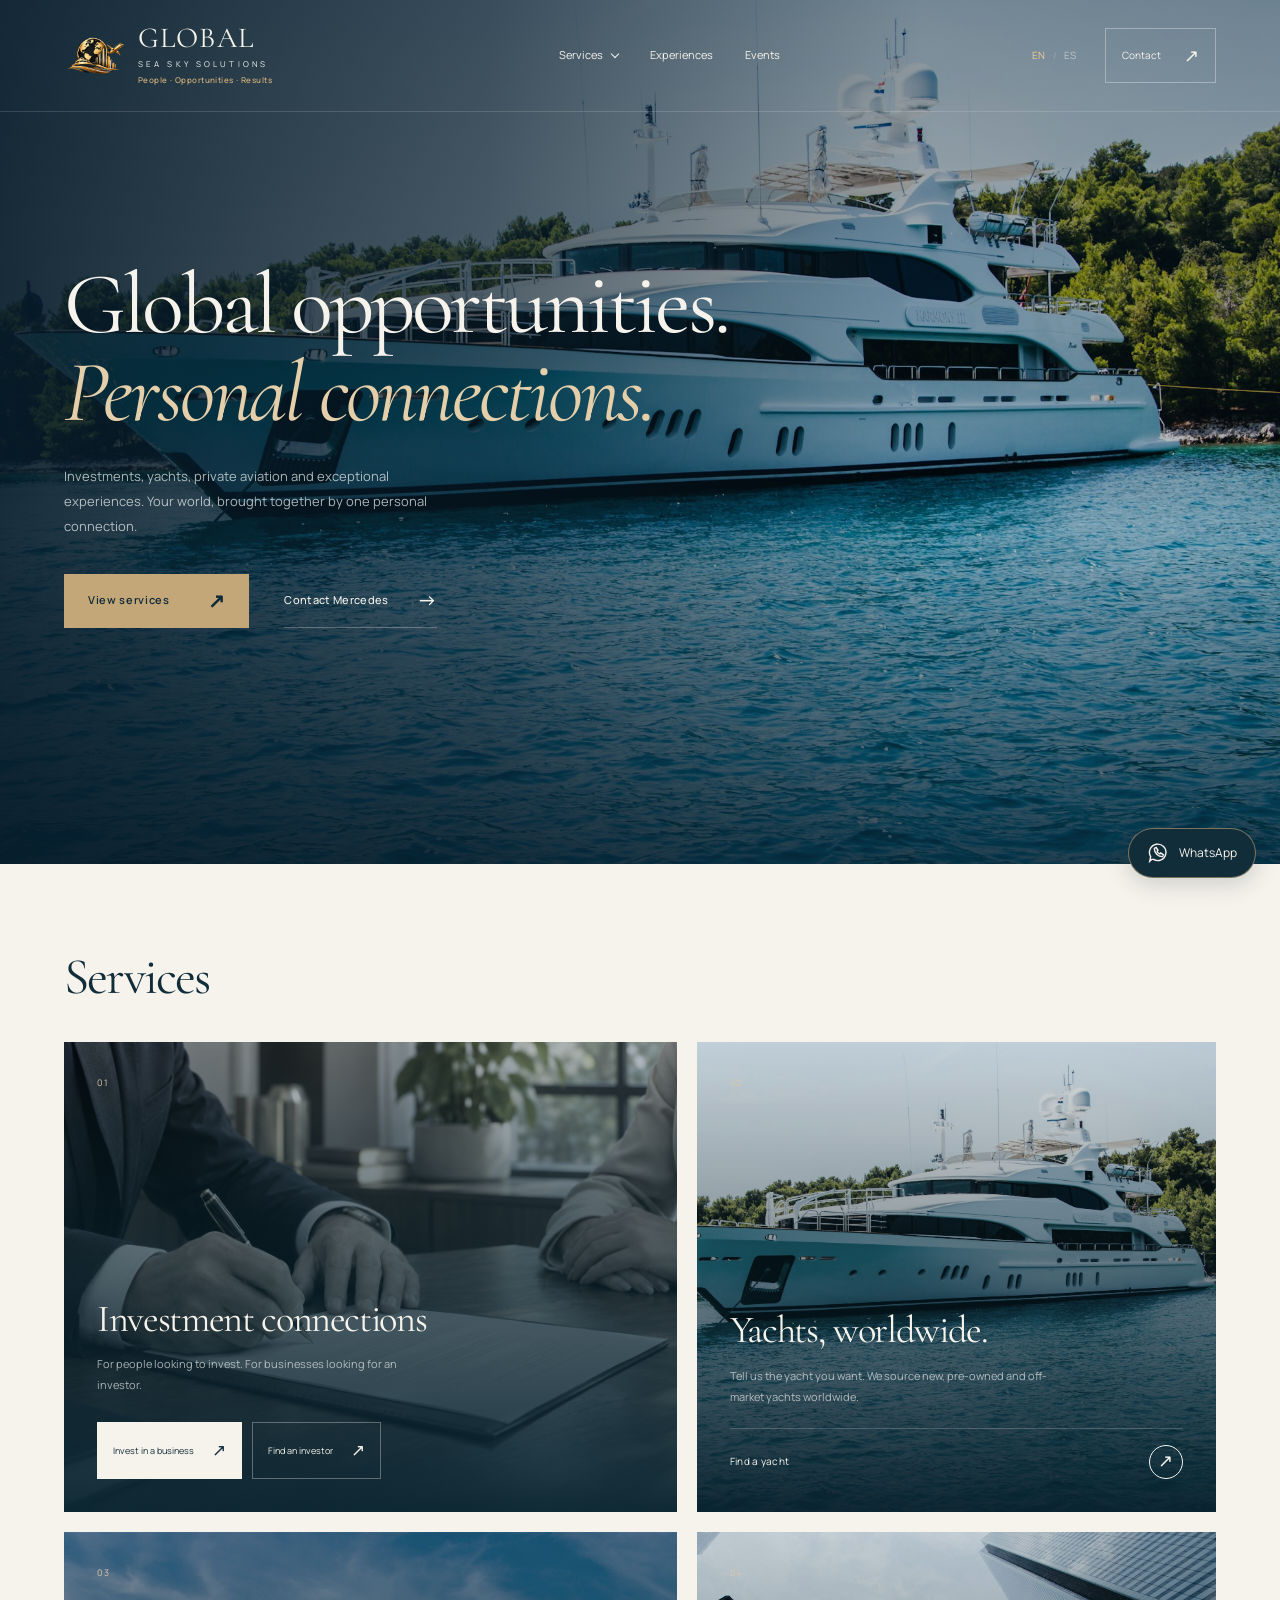
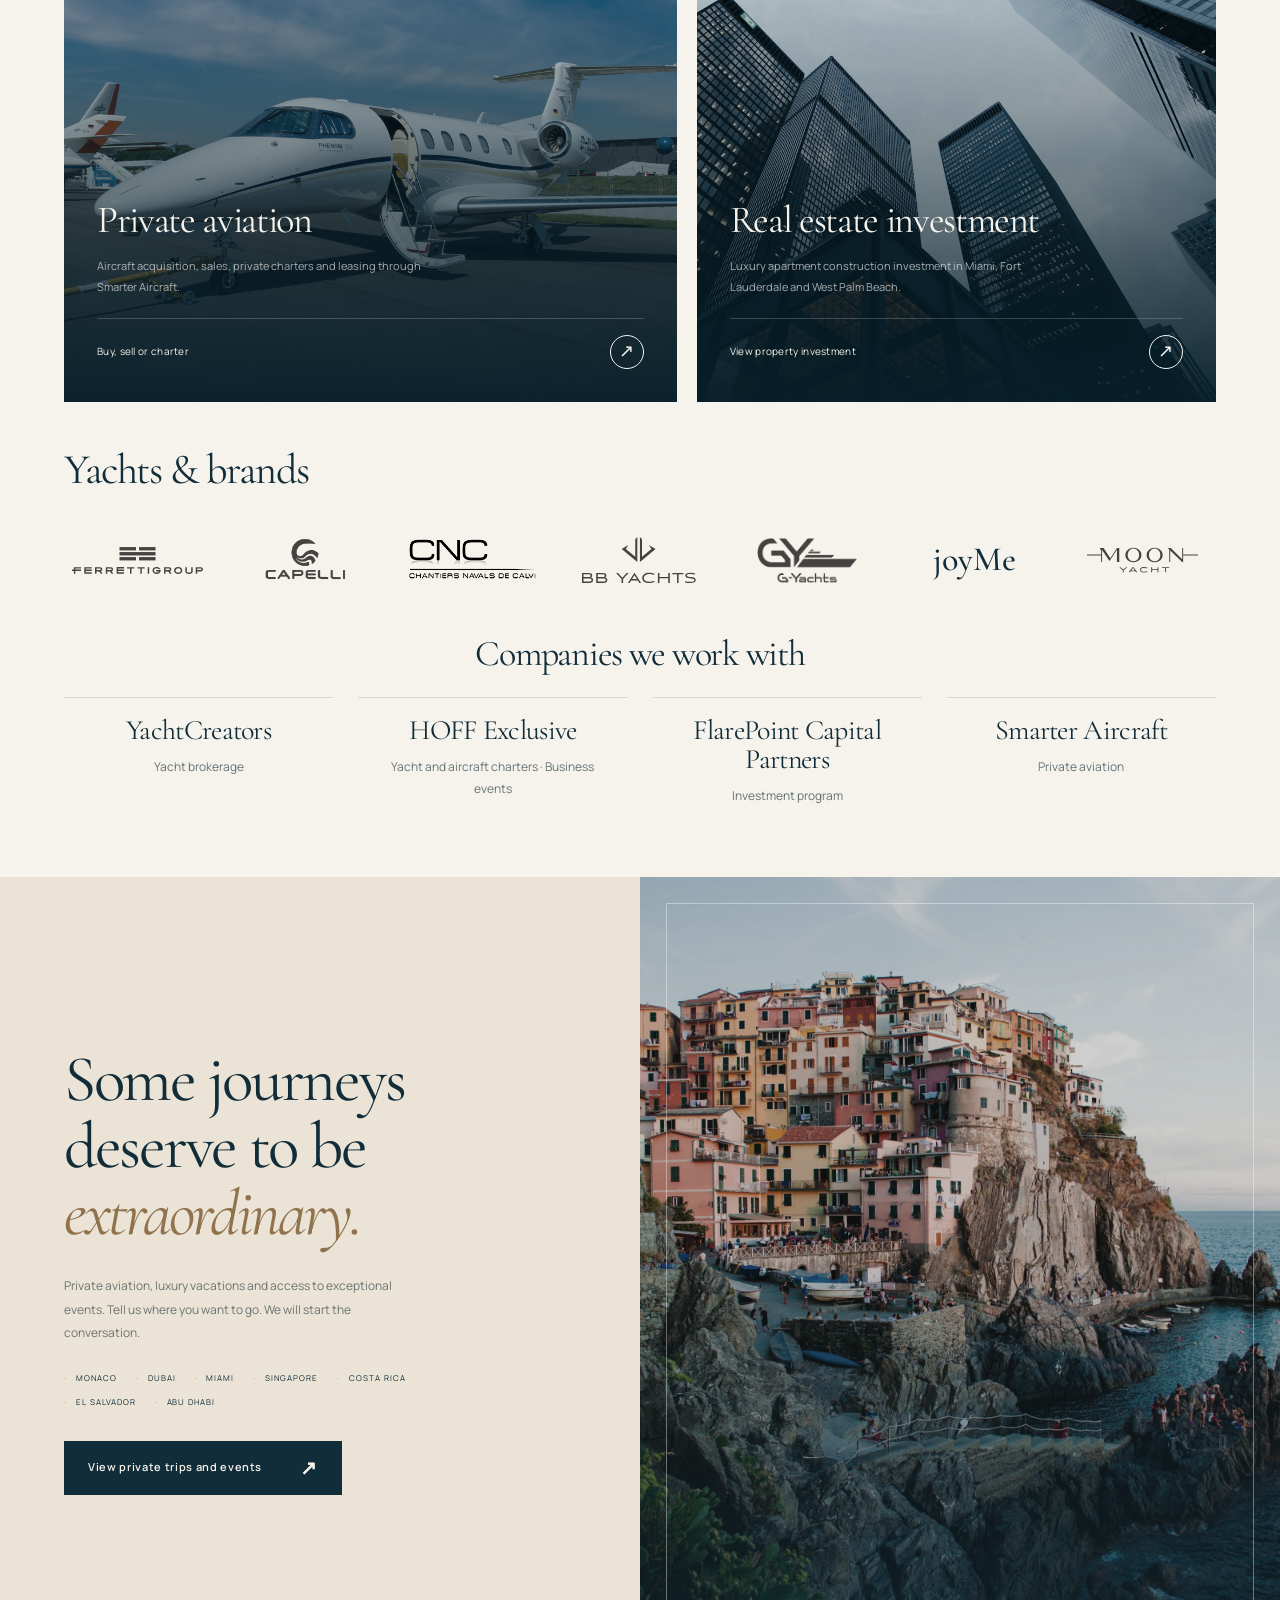
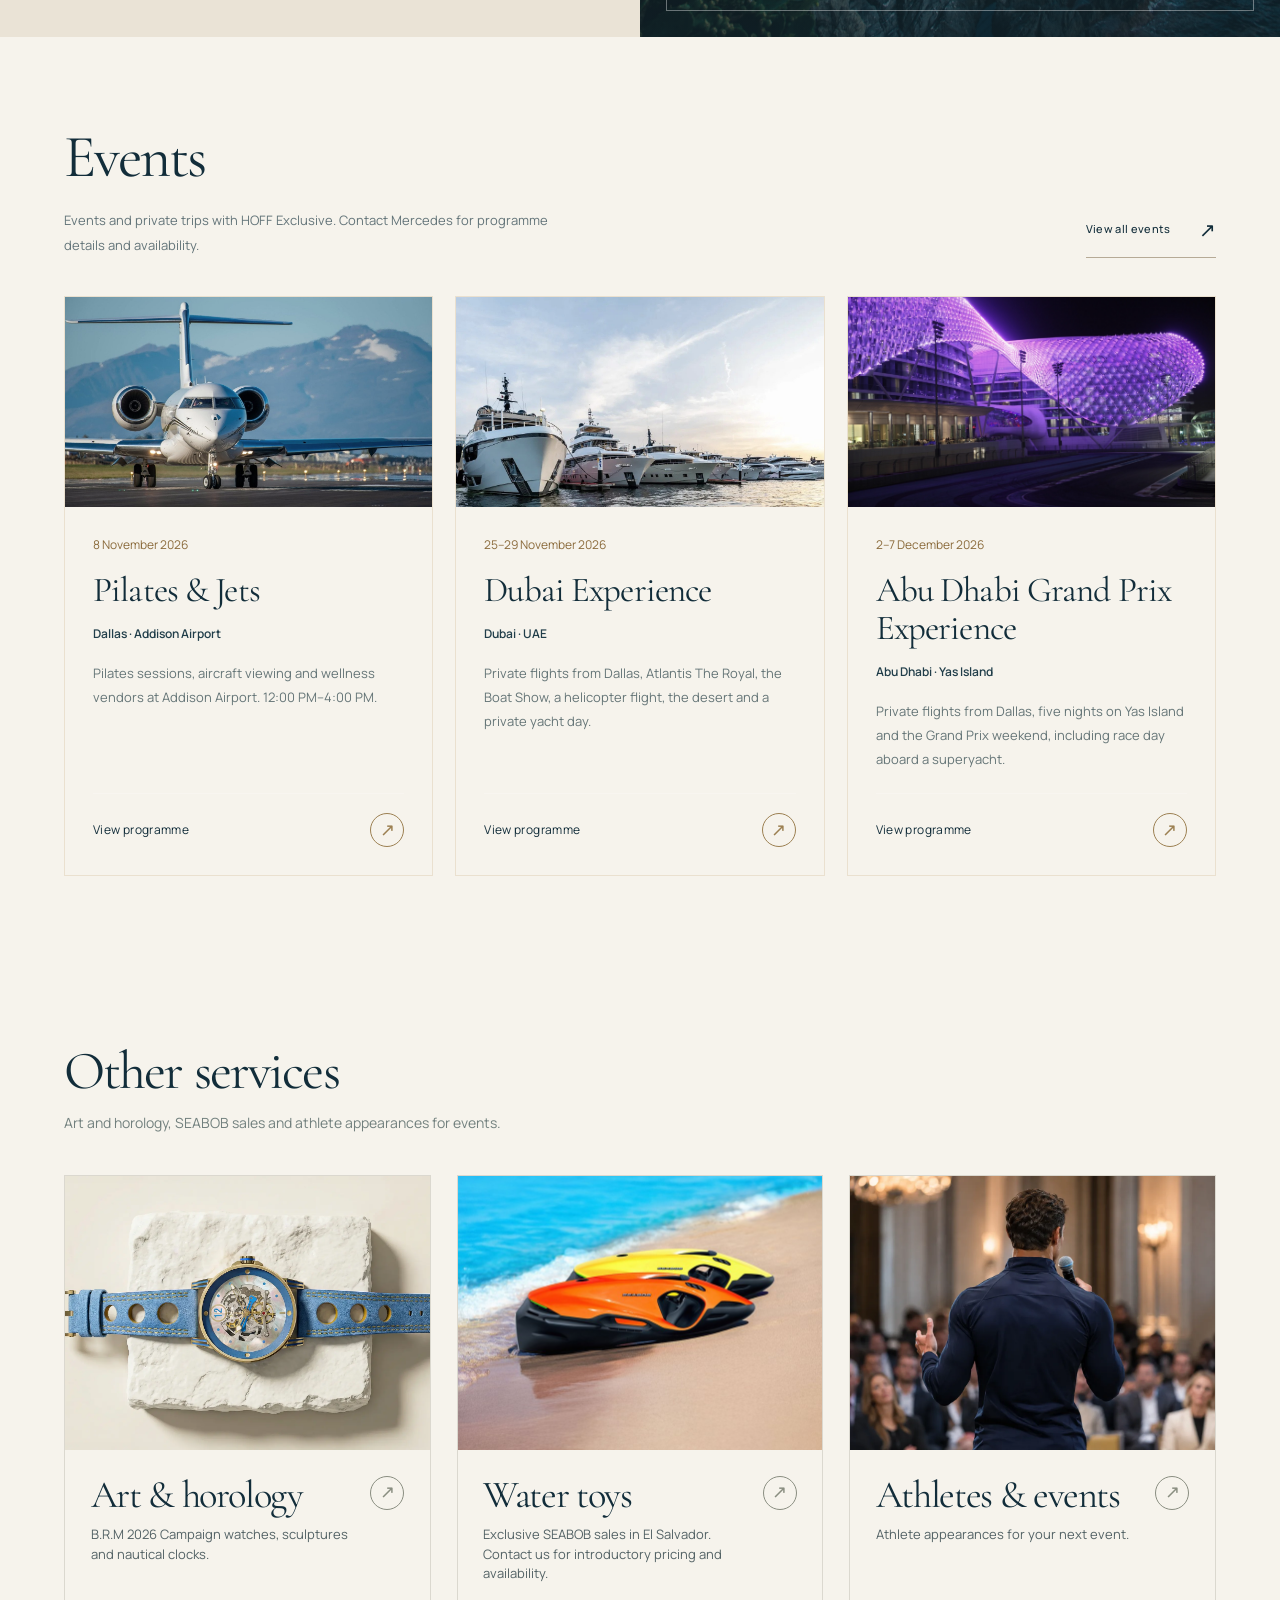
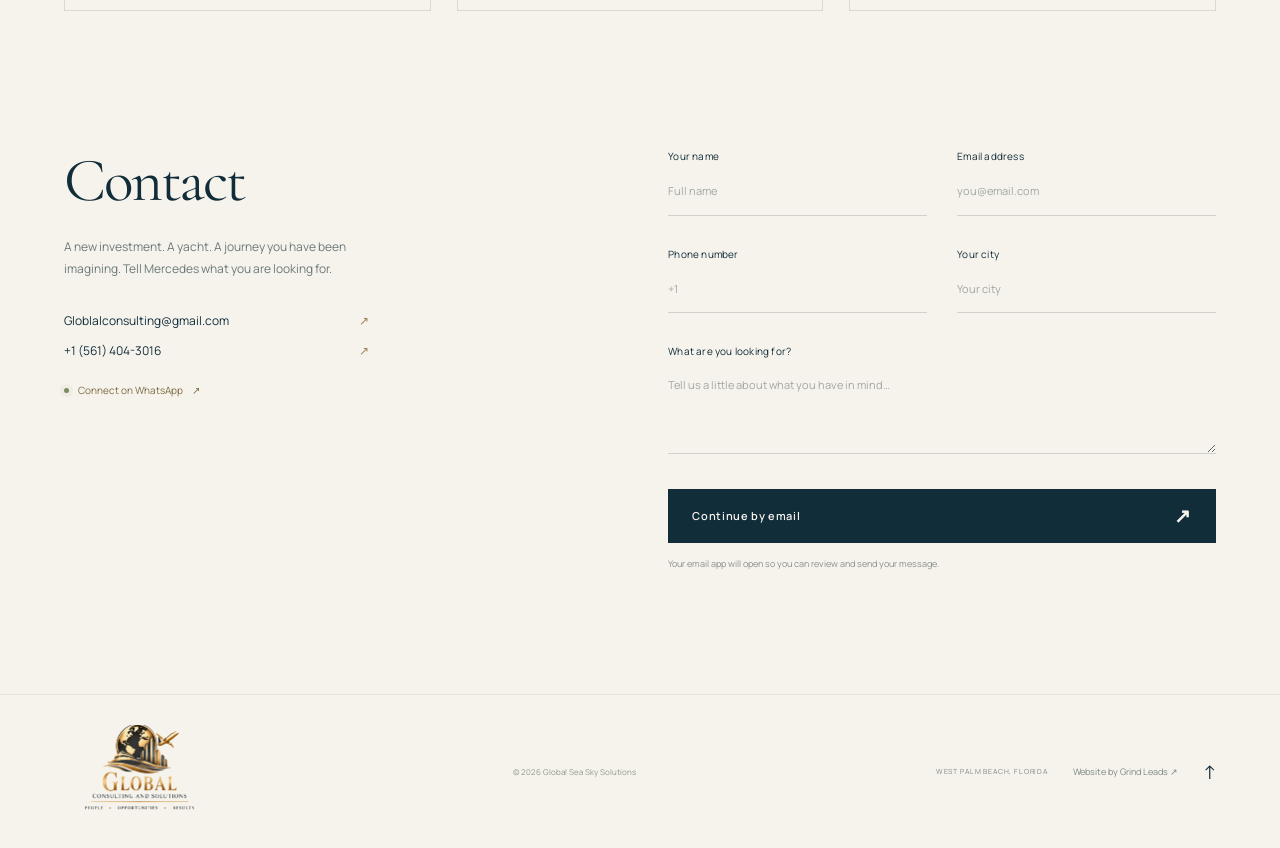
==== commit b2f6ce9f: "Add discreet Grind website credit to footer" ====
--- a/index.html
+++ b/index.html
@@ -81,7 +81,7 @@
     <form class="contact-form reveal" id="contact-form"><p class="interest-line" id="interest-line" hidden><span data-i18n="interestLabel">Your interest:</span> <strong id="interest-name"></strong><button type="button" id="clear-interest" aria-label="Clear selected interest">×</button></p><input type="hidden" name="interest" id="interest"><div class="form-row"><label><span data-i18n="nameLabel">Your name</span><input id="name" name="name" autocomplete="name" required placeholder="Full name" data-placeholder="namePlaceholder"></label><label><span data-i18n="emailLabel">Email address</span><input name="email" type="email" autocomplete="email" required placeholder="you@email.com"></label></div><div class="form-row"><label><span data-i18n="phoneLabel">Phone number</span><input name="phone" type="tel" autocomplete="tel" required placeholder="+1"></label><label><span data-i18n="cityLabel">Your city</span><input name="city" autocomplete="address-level2" required placeholder="City, country" data-placeholder="cityPlaceholder"></label></div><label><span data-i18n="messageLabel">What are you looking for?</span><textarea id="message" name="message" rows="3" required placeholder="Tell us a little about what you have in mind…" data-placeholder="messagePlaceholder"></textarea></label><button class="button button-dark form-submit" type="submit"><span data-i18n="submit">Continue by email</span><span aria-hidden="true">↗</span></button><p class="form-note" data-i18n="formNote">Your email app will open so you can review and send your message.</p><p class="form-status" id="form-status" role="status"></p></form>
   </section>
 </main>
-<footer class="footer"><a class="footer-brand" href="/contact/" aria-label="Global Consulting and Solutions"><img class="full-brand-logo" src="/global-consulting-logo.jpg" alt="Global Consulting and Solutions — People, Opportunities, Results" width="1206" height="742" loading="lazy" decoding="async"></a><p>© 2026 Global Sea Sky Solutions</p><div><span data-i18n="footerLocation">WEST PALM BEACH, FLORIDA</span><a href="#home" aria-label="Back to top">↑</a></div></footer>
+<footer class="footer"><a class="footer-brand" href="/contact/" aria-label="Global Consulting and Solutions"><img class="full-brand-logo" src="/global-consulting-logo.jpg" alt="Global Consulting and Solutions — People, Opportunities, Results" width="1206" height="742" loading="lazy" decoding="async"></a><p>© 2026 Global Sea Sky Solutions</p><div><span data-i18n="footerLocation">WEST PALM BEACH, FLORIDA</span><a href="https://grindleads.com/" target="_blank" rel="noopener nofollow" style="font-size:9px;color:#7e8a82;white-space:nowrap">Website by Grind Leads ↗</a><a href="#home" aria-label="Back to top">↑</a></div></footer>
 <dialog class="service-dialog" id="service-dialog" aria-labelledby="dialog-title"><button class="dialog-close" id="dialog-close" aria-label="Close details">×</button><div class="dialog-photo" id="dialog-photo"></div><div class="dialog-content"><h2 id="dialog-title"></h2><p id="dialog-description"></p><ul id="dialog-points"></ul><button class="button button-dark" id="dialog-contact"><span data-i18n="dialogAction">Discuss your interest</span><span aria-hidden="true">↗</span></button></div></dialog>
 <a class="floating-contact" href="https://wa.me/15614043016" target="_blank" rel="noopener" aria-label="WhatsApp Mercedes Pilla"><svg viewBox="0 0 24 24" aria-hidden="true"><path d="M5 19l-2 2 1-5a9 9 0 1 1 3 3Z"/><path d="M8 7c0 5 4 9 9 9l1-2-3-2-1 1c-2-1-3-2-3-3l1-1-2-3Z"/></svg><span>WhatsApp</span></a></body>
 </html>
